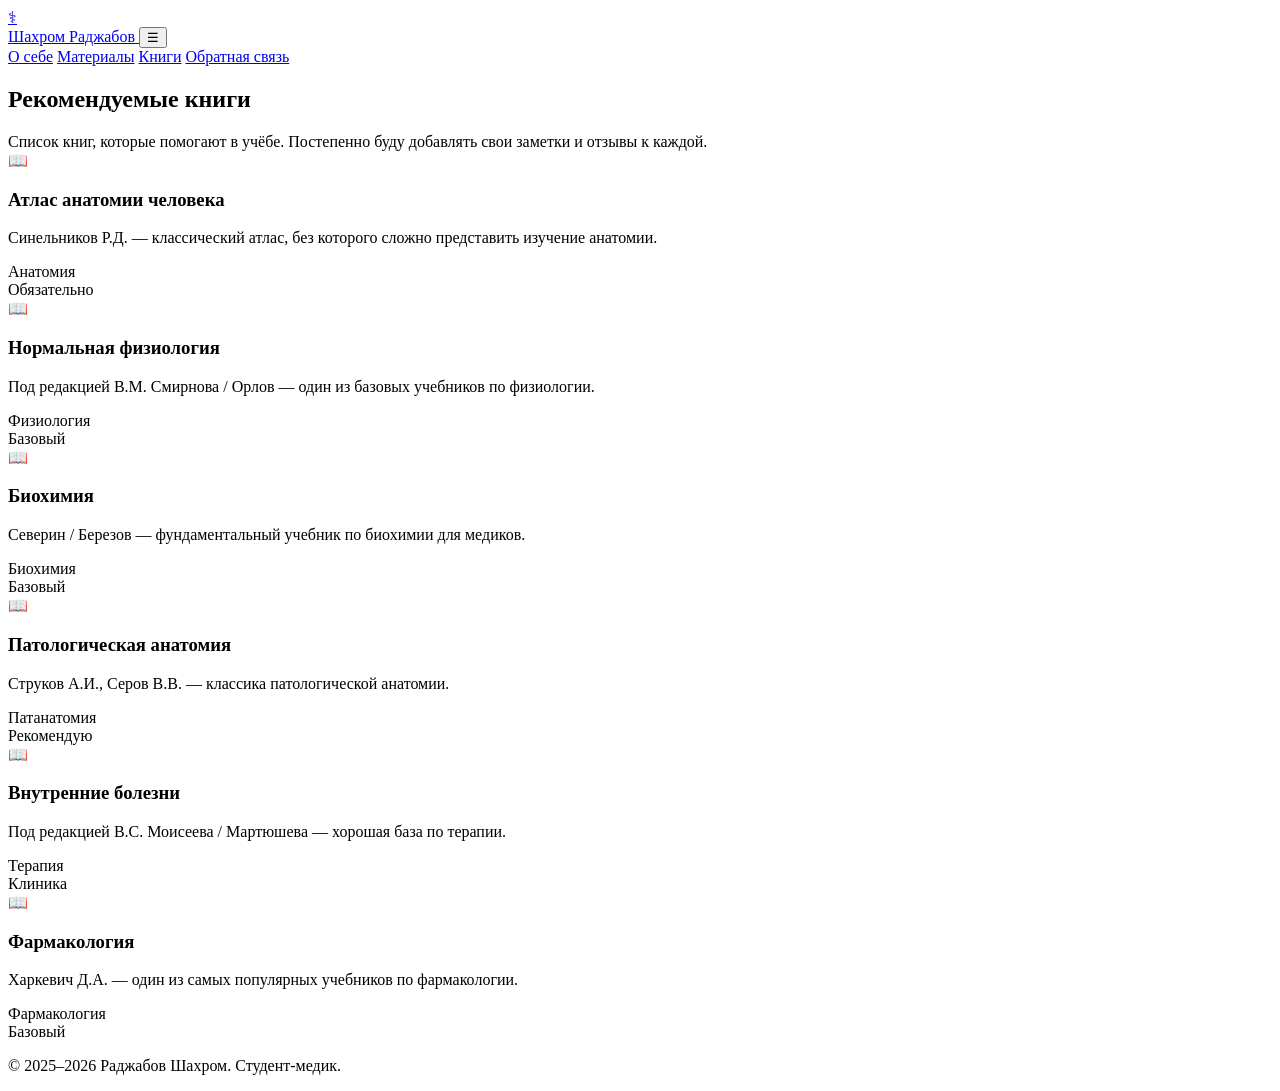
==== books.html @ 245963ad "Add files via upload" ====
<!DOCTYPE html>
<html lang="ru">
<head>
  <meta charset="UTF-8">
  <meta name="viewport" content="width=device-width, initial-scale=1.0">
  <title>Книги — Раджабов Шахром</title>
  <meta name="description" content="Рекомендуемые книги для студентов-медиков.">
  <link rel="stylesheet" href="css/style.css">
</head>
<body>

  <header class="header">
    <div class="container header-inner">
      <a href="index.html" class="logo">
        <div class="logo-icon">⚕</div>
        <span>Шахром Раджабов</span>
      </a>

      <button class="burger" id="burger" aria-label="Меню">☰</button>

      <nav class="nav" id="nav">
        <a href="index.html">О себе</a>
        <a href="materials.html">Материалы</a>
        <a href="books.html" class="active">Книги</a>
        <a href="contact.html">Обратная связь</a>
      </nav>
    </div>
  </header>

  <section class="section">
    <div class="container">
      <h2 class="section-title">Рекомендуемые книги</h2>

      <div class="empty-note">
        Список книг, которые помогают в учёбе. Постепенно буду добавлять свои заметки и отзывы к каждой.
      </div>

      <div class="grid-2">
        <div class="card item-card">
          <div class="item-icon">📖</div>
          <div>
            <h3>Атлас анатомии человека</h3>
            <p>Синельников Р.Д. — классический атлас, без которого сложно представить изучение анатомии.</p>
            <div class="item-meta">Анатомия</div>
            <span class="badge">Обязательно</span>
          </div>
        </div>

        <div class="card item-card">
          <div class="item-icon">📖</div>
          <div>
            <h3>Нормальная физиология</h3>
            <p>Под редакцией В.М. Смирнова / Орлов — один из базовых учебников по физиологии.</p>
            <div class="item-meta">Физиология</div>
            <span class="badge">Базовый</span>
          </div>
        </div>

        <div class="card item-card">
          <div class="item-icon">📖</div>
          <div>
            <h3>Биохимия</h3>
            <p>Северин / Березов — фундаментальный учебник по биохимии для медиков.</p>
            <div class="item-meta">Биохимия</div>
            <span class="badge">Базовый</span>
          </div>
        </div>

        <div class="card item-card">
          <div class="item-icon">📖</div>
          <div>
            <h3>Патологическая анатомия</h3>
            <p>Струков А.И., Серов В.В. — классика патологической анатомии.</p>
            <div class="item-meta">Патанатомия</div>
            <span class="badge">Рекомендую</span>
          </div>
        </div>

        <div class="card item-card">
          <div class="item-icon">📖</div>
          <div>
            <h3>Внутренние болезни</h3>
            <p>Под редакцией В.С. Моисеева / Мартюшева — хорошая база по терапии.</p>
            <div class="item-meta">Терапия</div>
            <span class="badge">Клиника</span>
          </div>
        </div>

        <div class="card item-card">
          <div class="item-icon">📖</div>
          <div>
            <h3>Фармакология</h3>
            <p>Харкевич Д.А. — один из самых популярных учебников по фармакологии.</p>
            <div class="item-meta">Фармакология</div>
            <span class="badge">Базовый</span>
          </div>
        </div>
      </div>
    </div>
  </section>

  <footer class="footer">
    <div class="container">
      <p>© 2025–2026 Раджабов Шахром. Студент-медик.</p>
    </div>
  </footer>

  <script src="js/main.js"></script>
</body>
</html>
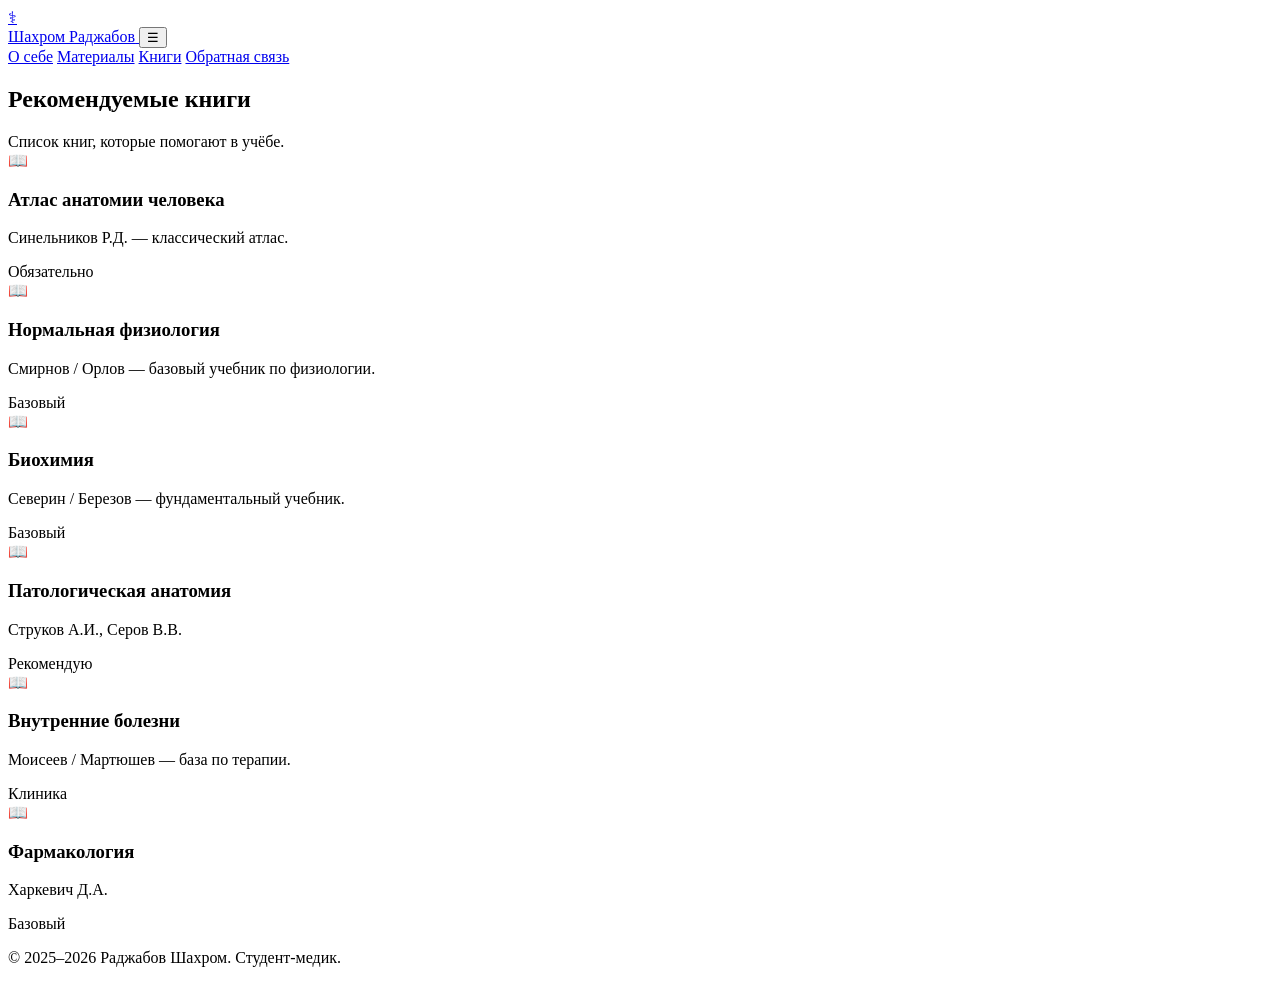
==== commit a71c37bd: "Add files via upload" ====
--- a/books.html
+++ b/books.html
@@ -4,7 +4,6 @@
   <meta charset="UTF-8">
   <meta name="viewport" content="width=device-width, initial-scale=1.0">
   <title>Книги — Раджабов Шахром</title>
-  <meta name="description" content="Рекомендуемые книги для студентов-медиков.">
   <link rel="stylesheet" href="css/style.css">
 </head>
 <body>
@@ -15,9 +14,7 @@
         <div class="logo-icon">⚕</div>
         <span>Шахром Раджабов</span>
       </a>
-
       <button class="burger" id="burger" aria-label="Меню">☰</button>
-
       <nav class="nav" id="nav">
         <a href="index.html">О себе</a>
         <a href="materials.html">Материалы</a>
@@ -30,68 +27,53 @@
   <section class="section">
     <div class="container">
       <h2 class="section-title">Рекомендуемые книги</h2>
-
-      <div class="empty-note">
-        Список книг, которые помогают в учёбе. Постепенно буду добавлять свои заметки и отзывы к каждой.
-      </div>
-
+      <div class="note">Список книг, которые помогают в учёбе.</div>
       <div class="grid-2">
         <div class="card item-card">
           <div class="item-icon">📖</div>
           <div>
             <h3>Атлас анатомии человека</h3>
-            <p>Синельников Р.Д. — классический атлас, без которого сложно представить изучение анатомии.</p>
-            <div class="item-meta">Анатомия</div>
+            <p>Синельников Р.Д. — классический атлас.</p>
             <span class="badge">Обязательно</span>
           </div>
         </div>
-
         <div class="card item-card">
           <div class="item-icon">📖</div>
           <div>
             <h3>Нормальная физиология</h3>
-            <p>Под редакцией В.М. Смирнова / Орлов — один из базовых учебников по физиологии.</p>
-            <div class="item-meta">Физиология</div>
+            <p>Смирнов / Орлов — базовый учебник по физиологии.</p>
             <span class="badge">Базовый</span>
           </div>
         </div>
-
         <div class="card item-card">
           <div class="item-icon">📖</div>
           <div>
             <h3>Биохимия</h3>
-            <p>Северин / Березов — фундаментальный учебник по биохимии для медиков.</p>
-            <div class="item-meta">Биохимия</div>
+            <p>Северин / Березов — фундаментальный учебник.</p>
             <span class="badge">Базовый</span>
           </div>
         </div>
-
         <div class="card item-card">
           <div class="item-icon">📖</div>
           <div>
             <h3>Патологическая анатомия</h3>
-            <p>Струков А.И., Серов В.В. — классика патологической анатомии.</p>
-            <div class="item-meta">Патанатомия</div>
+            <p>Струков А.И., Серов В.В.</p>
             <span class="badge">Рекомендую</span>
           </div>
         </div>
-
         <div class="card item-card">
           <div class="item-icon">📖</div>
           <div>
             <h3>Внутренние болезни</h3>
-            <p>Под редакцией В.С. Моисеева / Мартюшева — хорошая база по терапии.</p>
-            <div class="item-meta">Терапия</div>
+            <p>Моисеев / Мартюшев — база по терапии.</p>
             <span class="badge">Клиника</span>
           </div>
         </div>
-
         <div class="card item-card">
           <div class="item-icon">📖</div>
           <div>
             <h3>Фармакология</h3>
-            <p>Харкевич Д.А. — один из самых популярных учебников по фармакологии.</p>
-            <div class="item-meta">Фармакология</div>
+            <p>Харкевич Д.А.</p>
             <span class="badge">Базовый</span>
           </div>
         </div>
@@ -104,7 +86,6 @@
       <p>© 2025–2026 Раджабов Шахром. Студент-медик.</p>
     </div>
   </footer>
-
   <script src="js/main.js"></script>
 </body>
 </html>
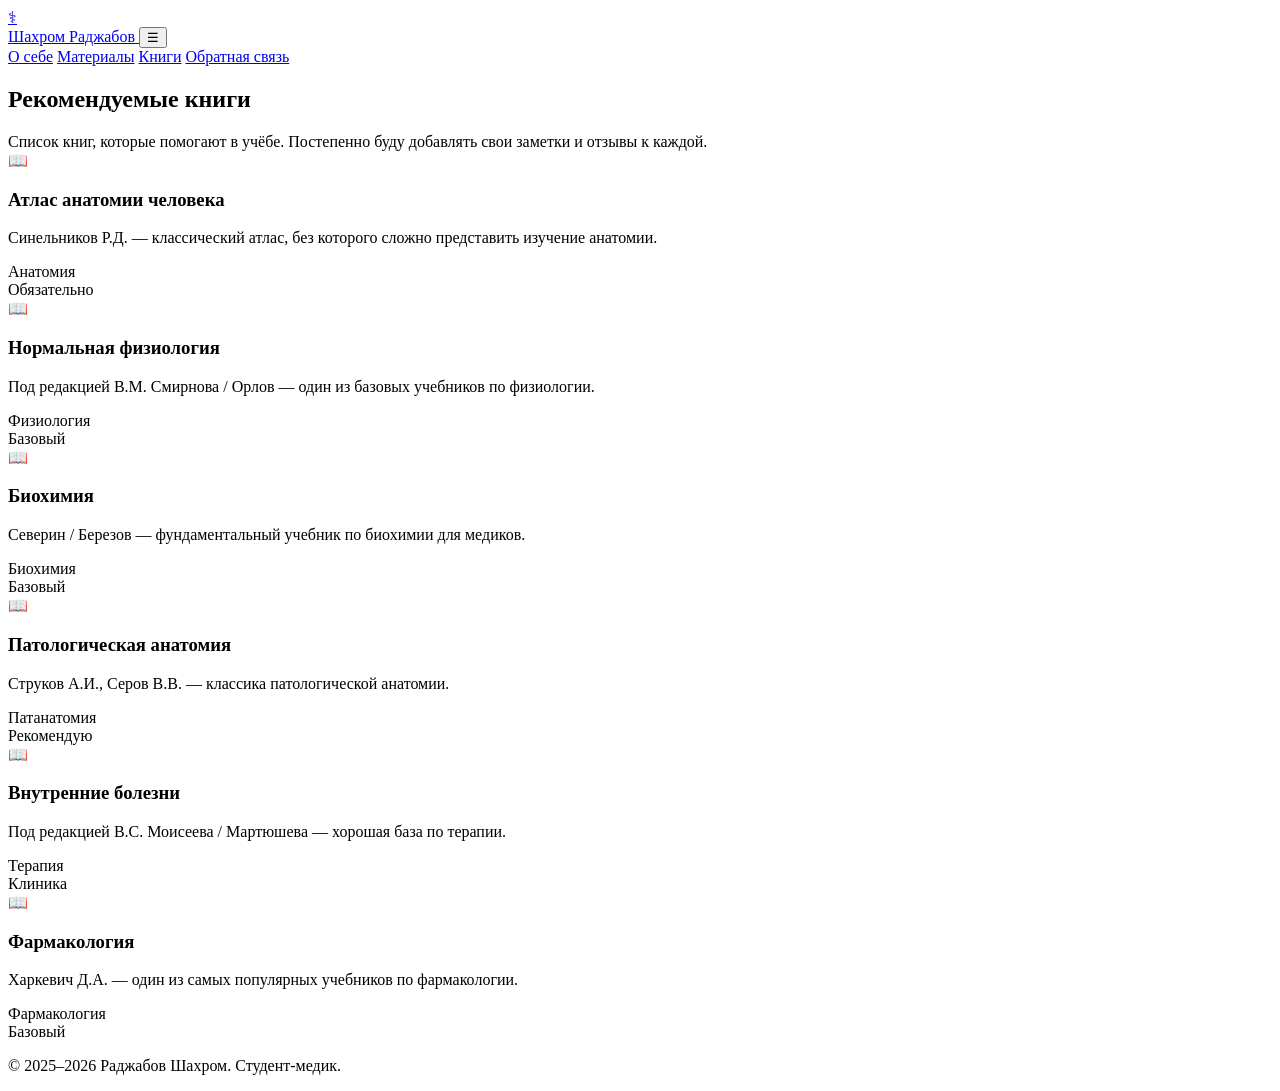
==== commit b4fa3d70: "Add files via upload" ====
--- a/books.html
+++ b/books.html
@@ -4,6 +4,7 @@
   <meta charset="UTF-8">
   <meta name="viewport" content="width=device-width, initial-scale=1.0">
   <title>Книги — Раджабов Шахром</title>
+  <meta name="description" content="Рекомендуемые книги для студентов-медиков.">
   <link rel="stylesheet" href="css/style.css">
 </head>
 <body>
@@ -14,7 +15,9 @@
         <div class="logo-icon">⚕</div>
         <span>Шахром Раджабов</span>
       </a>
+
       <button class="burger" id="burger" aria-label="Меню">☰</button>
+
       <nav class="nav" id="nav">
         <a href="index.html">О себе</a>
         <a href="materials.html">Материалы</a>
@@ -27,53 +30,68 @@
   <section class="section">
     <div class="container">
       <h2 class="section-title">Рекомендуемые книги</h2>
-      <div class="note">Список книг, которые помогают в учёбе.</div>
+
+      <div class="empty-note">
+        Список книг, которые помогают в учёбе. Постепенно буду добавлять свои заметки и отзывы к каждой.
+      </div>
+
       <div class="grid-2">
         <div class="card item-card">
           <div class="item-icon">📖</div>
           <div>
             <h3>Атлас анатомии человека</h3>
-            <p>Синельников Р.Д. — классический атлас.</p>
+            <p>Синельников Р.Д. — классический атлас, без которого сложно представить изучение анатомии.</p>
+            <div class="item-meta">Анатомия</div>
             <span class="badge">Обязательно</span>
           </div>
         </div>
+
         <div class="card item-card">
           <div class="item-icon">📖</div>
           <div>
             <h3>Нормальная физиология</h3>
-            <p>Смирнов / Орлов — базовый учебник по физиологии.</p>
+            <p>Под редакцией В.М. Смирнова / Орлов — один из базовых учебников по физиологии.</p>
+            <div class="item-meta">Физиология</div>
             <span class="badge">Базовый</span>
           </div>
         </div>
+
         <div class="card item-card">
           <div class="item-icon">📖</div>
           <div>
             <h3>Биохимия</h3>
-            <p>Северин / Березов — фундаментальный учебник.</p>
+            <p>Северин / Березов — фундаментальный учебник по биохимии для медиков.</p>
+            <div class="item-meta">Биохимия</div>
             <span class="badge">Базовый</span>
           </div>
         </div>
+
         <div class="card item-card">
           <div class="item-icon">📖</div>
           <div>
             <h3>Патологическая анатомия</h3>
-            <p>Струков А.И., Серов В.В.</p>
+            <p>Струков А.И., Серов В.В. — классика патологической анатомии.</p>
+            <div class="item-meta">Патанатомия</div>
             <span class="badge">Рекомендую</span>
           </div>
         </div>
+
         <div class="card item-card">
           <div class="item-icon">📖</div>
           <div>
             <h3>Внутренние болезни</h3>
-            <p>Моисеев / Мартюшев — база по терапии.</p>
+            <p>Под редакцией В.С. Моисеева / Мартюшева — хорошая база по терапии.</p>
+            <div class="item-meta">Терапия</div>
             <span class="badge">Клиника</span>
           </div>
         </div>
+
         <div class="card item-card">
           <div class="item-icon">📖</div>
           <div>
             <h3>Фармакология</h3>
-            <p>Харкевич Д.А.</p>
+            <p>Харкевич Д.А. — один из самых популярных учебников по фармакологии.</p>
+            <div class="item-meta">Фармакология</div>
             <span class="badge">Базовый</span>
           </div>
         </div>
@@ -86,6 +104,7 @@
       <p>© 2025–2026 Раджабов Шахром. Студент-медик.</p>
     </div>
   </footer>
+
   <script src="js/main.js"></script>
 </body>
 </html>
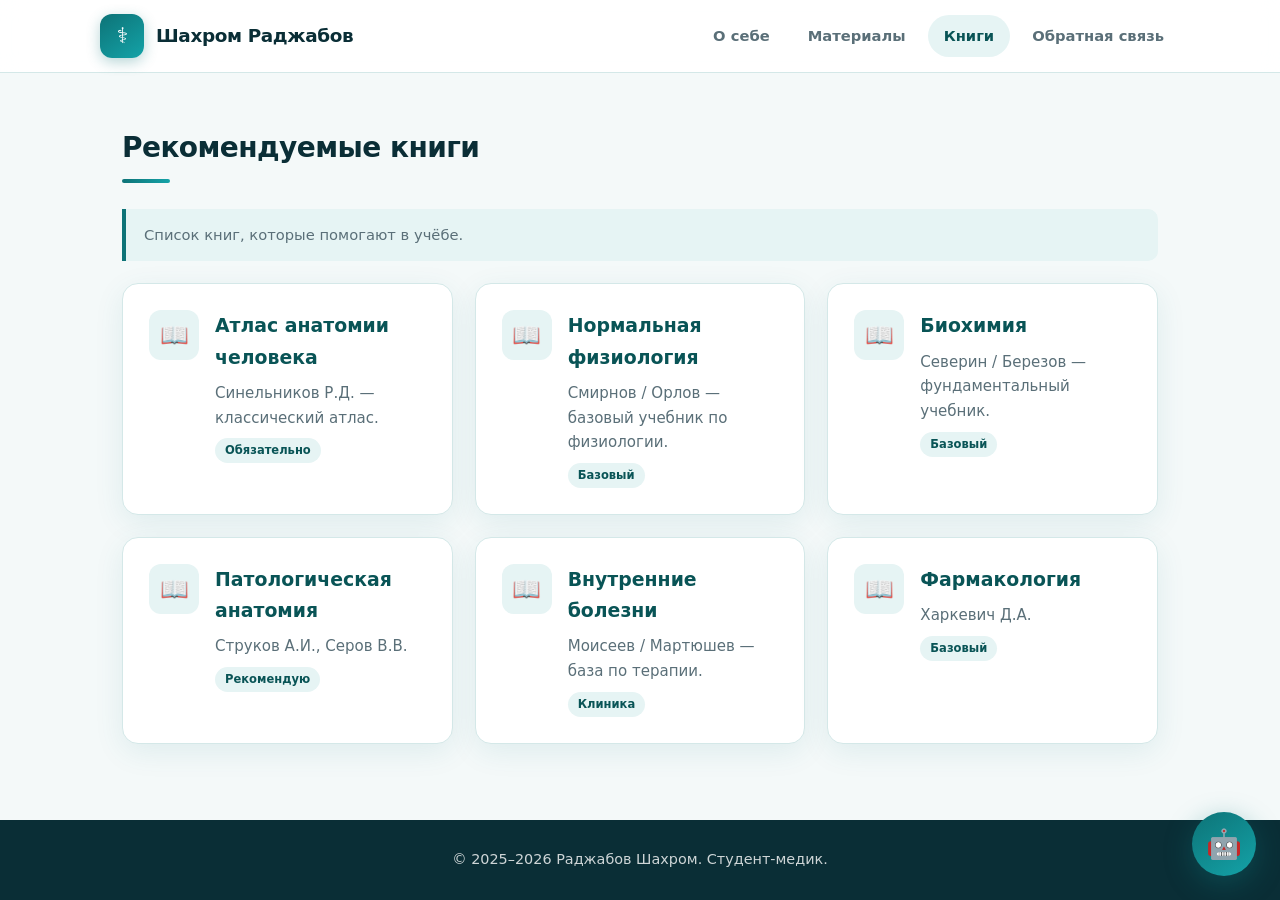
==== commit 8f4c392a: "Add files via upload" ====
--- a/books.html
+++ b/books.html
@@ -4,8 +4,735 @@
   <meta charset="UTF-8">
   <meta name="viewport" content="width=device-width, initial-scale=1.0">
   <title>Книги — Раджабов Шахром</title>
-  <meta name="description" content="Рекомендуемые книги для студентов-медиков.">
-  <link rel="stylesheet" href="css/style.css">
+  <style>
+/* ===== Современный медицинский дизайн ===== */
+@import url('https://fonts.googleapis.com/css2?family=Manrope:wght@400;500;600;700;800&family=JetBrains+Mono:wght@500&display=swap');
+
+:root {
+  --primary: #0d7377;
+  --primary-dark: #095456;
+  --primary-light: #e6f4f4;
+  --accent: #14a3a8;
+  --accent-soft: #b8e6e7;
+  --deep: #0a2e36;
+  --text: #1a2e35;
+  --text-light: #5a6f78;
+  --bg: #f4f9f9;
+  --white: #ffffff;
+  --border: #d4e8e8;
+  --shadow: 0 8px 30px rgba(13, 115, 119, 0.09);
+  --shadow-lg: 0 20px 50px rgba(13, 115, 119, 0.12);
+  --radius: 16px;
+  --radius-sm: 10px;
+}
+
+* { margin: 0; padding: 0; box-sizing: border-box; }
+
+html { scroll-behavior: smooth; }
+
+body {
+  font-family: 'Manrope', system-ui, sans-serif;
+  background: var(--bg);
+  color: var(--text);
+  line-height: 1.65;
+  min-height: 100vh;
+  display: flex;
+  flex-direction: column;
+}
+
+a { text-decoration: none; color: inherit; transition: 0.2s; }
+img { max-width: 100%; display: block; }
+
+.container {
+  width: 100%;
+  max-width: 1080px;
+  margin: 0 auto;
+  padding: 0 22px;
+}
+
+/* ===== Header ===== */
+.header {
+  background: rgba(255,255,255,0.92);
+  backdrop-filter: blur(12px);
+  -webkit-backdrop-filter: blur(12px);
+  border-bottom: 1px solid var(--border);
+  position: sticky;
+  top: 0;
+  z-index: 100;
+}
+
+.header-inner {
+  display: flex;
+  align-items: center;
+  justify-content: space-between;
+  padding: 14px 0;
+  gap: 16px;
+}
+
+.logo {
+  display: flex;
+  align-items: center;
+  gap: 12px;
+  font-weight: 800;
+  font-size: 1.15rem;
+  color: var(--deep);
+  letter-spacing: -0.02em;
+}
+
+.logo-icon {
+  width: 44px;
+  height: 44px;
+  background: linear-gradient(145deg, var(--primary), var(--accent));
+  border-radius: 12px;
+  display: flex;
+  align-items: center;
+  justify-content: center;
+  color: white;
+  font-size: 1.35rem;
+  box-shadow: 0 4px 14px rgba(13,115,119,0.3);
+}
+
+.nav {
+  display: flex;
+  gap: 6px;
+  flex-wrap: wrap;
+}
+
+.nav a {
+  padding: 9px 16px;
+  border-radius: 999px;
+  font-weight: 600;
+  font-size: 0.92rem;
+  color: var(--text-light);
+}
+
+.nav a:hover,
+.nav a.active {
+  background: var(--primary-light);
+  color: var(--primary-dark);
+}
+
+.burger {
+  display: none;
+  background: none;
+  border: none;
+  font-size: 1.55rem;
+  cursor: pointer;
+  color: var(--primary);
+}
+
+/* ===== Hero ===== */
+.hero {
+  background: linear-gradient(145deg, #0a2e36 0%, #0d7377 55%, #14a3a8 100%);
+  color: white;
+  padding: 72px 0 64px;
+  text-align: center;
+  position: relative;
+  overflow: hidden;
+}
+
+.hero::before {
+  content: '';
+  position: absolute;
+  inset: 0;
+  background: 
+    radial-gradient(circle at 20% 80%, rgba(20,163,168,0.25) 0%, transparent 40%),
+    radial-gradient(circle at 80% 20%, rgba(255,255,255,0.08) 0%, transparent 35%);
+  pointer-events: none;
+}
+
+.hero h1 {
+  font-size: 2.55rem;
+  margin-bottom: 10px;
+  font-weight: 800;
+  letter-spacing: -0.03em;
+  position: relative;
+}
+
+.hero .subtitle {
+  font-size: 1.2rem;
+  opacity: 0.95;
+  margin-bottom: 8px;
+  font-weight: 500;
+  position: relative;
+}
+
+.hero .tagline {
+  font-size: 1rem;
+  opacity: 0.8;
+  max-width: 480px;
+  margin: 12px auto 0;
+  position: relative;
+}
+
+/* ===== Sections ===== */
+.section {
+  padding: 52px 0;
+}
+
+.section-title {
+  font-size: 1.75rem;
+  color: var(--deep);
+  margin-bottom: 26px;
+  font-weight: 800;
+  letter-spacing: -0.02em;
+  position: relative;
+  padding-bottom: 12px;
+}
+
+.section-title::after {
+  content: '';
+  position: absolute;
+  left: 0;
+  bottom: 0;
+  width: 48px;
+  height: 4px;
+  background: linear-gradient(90deg, var(--primary), var(--accent));
+  border-radius: 4px;
+}
+
+/* ===== Cards ===== */
+.card {
+  background: var(--white);
+  border-radius: var(--radius);
+  padding: 26px;
+  box-shadow: var(--shadow);
+  border: 1px solid var(--border);
+  height: 100%;
+  transition: transform 0.25s, box-shadow 0.25s;
+}
+
+.card:hover {
+  transform: translateY(-5px);
+  box-shadow: var(--shadow-lg);
+}
+
+.card h3 {
+  color: var(--primary-dark);
+  margin-bottom: 8px;
+  font-size: 1.18rem;
+  font-weight: 700;
+}
+
+.card p {
+  color: var(--text-light);
+  font-size: 0.94rem;
+}
+
+.grid-2 {
+  display: grid;
+  grid-template-columns: repeat(auto-fit, minmax(280px, 1fr));
+  gap: 22px;
+}
+
+.grid-3 {
+  display: grid;
+  grid-template-columns: repeat(auto-fit, minmax(240px, 1fr));
+  gap: 20px;
+}
+
+/* ===== About ===== */
+.about-content {
+  display: grid;
+  grid-template-columns: 1fr 1.5fr;
+  gap: 40px;
+  align-items: start;
+}
+
+.about-photo {
+  background: linear-gradient(145deg, var(--primary-light), var(--accent-soft));
+  border-radius: var(--radius);
+  aspect-ratio: 1;
+  display: flex;
+  align-items: center;
+  justify-content: center;
+  font-size: 5.5rem;
+  border: 3px solid var(--border);
+  box-shadow: var(--shadow);
+}
+
+.about-text p {
+  margin-bottom: 14px;
+  color: var(--text-light);
+}
+
+.about-text strong { color: var(--text); }
+
+.info-list {
+  list-style: none;
+  margin-top: 22px;
+  background: var(--white);
+  border-radius: var(--radius-sm);
+  border: 1px solid var(--border);
+  overflow: hidden;
+}
+
+.info-list li {
+  padding: 12px 16px;
+  border-bottom: 1px solid var(--border);
+  display: flex;
+  gap: 12px;
+  align-items: center;
+}
+
+.info-list li:last-child { border-bottom: none; }
+
+.info-list .label {
+  font-weight: 700;
+  color: var(--primary);
+  min-width: 100px;
+  font-size: 0.9rem;
+}
+
+/* ===== Materials special ===== */
+.material-hero {
+  background: linear-gradient(145deg, #0a2e36, #0d7377 60%, #14a3a8);
+  color: white;
+  padding: 32px;
+  border-radius: var(--radius);
+  margin-bottom: 28px;
+  position: relative;
+  overflow: hidden;
+}
+
+.material-hero::before {
+  content: '';
+  position: absolute;
+  top: -40%;
+  right: -10%;
+  width: 280px;
+  height: 280px;
+  background: radial-gradient(circle, rgba(255,255,255,0.12) 0%, transparent 70%);
+  pointer-events: none;
+}
+
+.material-hero h3 {
+  color: white;
+  margin-bottom: 10px;
+  font-size: 1.4rem;
+  font-weight: 800;
+  position: relative;
+}
+
+.material-hero p {
+  opacity: 0.92;
+  margin-bottom: 20px;
+  line-height: 1.55;
+  position: relative;
+  max-width: 560px;
+}
+
+.btn-read {
+  display: inline-flex;
+  align-items: center;
+  gap: 10px;
+  background: white;
+  color: var(--primary-dark);
+  padding: 13px 24px;
+  border-radius: 999px;
+  font-weight: 700;
+  font-size: 0.98rem;
+  border: none;
+  cursor: pointer;
+  transition: 0.2s;
+  box-shadow: 0 4px 16px rgba(0,0,0,0.12);
+  position: relative;
+}
+
+.btn-read:hover {
+  transform: translateY(-2px);
+  box-shadow: 0 8px 24px rgba(0,0,0,0.15);
+}
+
+/* PDF Viewer Modal */
+.pdf-modal {
+  display: none;
+  position: fixed;
+  inset: 0;
+  background: rgba(10, 46, 54, 0.75);
+  z-index: 2000;
+  align-items: center;
+  justify-content: center;
+  padding: 16px;
+  backdrop-filter: blur(6px);
+}
+
+.pdf-modal.open {
+  display: flex;
+}
+
+.pdf-modal-inner {
+  background: white;
+  width: 100%;
+  max-width: 960px;
+  height: 90vh;
+  border-radius: 16px;
+  overflow: hidden;
+  display: flex;
+  flex-direction: column;
+  box-shadow: 0 25px 60px rgba(0,0,0,0.3);
+}
+
+.pdf-modal-header {
+  display: flex;
+  align-items: center;
+  justify-content: space-between;
+  padding: 12px 18px;
+  background: var(--deep);
+  color: white;
+  font-weight: 700;
+}
+
+.pdf-modal-header button {
+  background: rgba(255,255,255,0.15);
+  border: none;
+  color: white;
+  width: 36px;
+  height: 36px;
+  border-radius: 8px;
+  cursor: pointer;
+  font-size: 1.2rem;
+}
+
+.pdf-modal-body {
+  flex: 1;
+  background: #e8eef0;
+}
+
+.pdf-modal-body iframe,
+.pdf-modal-body embed {
+  width: 100%;
+  height: 100%;
+  border: none;
+}
+
+/* Search & questions */
+.search-box { margin-bottom: 20px; }
+.search-box input {
+  width: 100%;
+  max-width: 480px;
+  padding: 13px 18px;
+  border: 1.5px solid var(--border);
+  border-radius: 999px;
+  font-size: 1rem;
+  background: white;
+  font-family: inherit;
+  transition: 0.2s;
+}
+.search-box input:focus {
+  outline: none;
+  border-color: var(--primary);
+  box-shadow: 0 0 0 4px rgba(13,115,119,0.12);
+}
+
+.stats {
+  display: flex;
+  gap: 18px;
+  flex-wrap: wrap;
+  margin-bottom: 18px;
+  font-size: 0.9rem;
+  color: var(--text-light);
+}
+.stats strong { color: var(--primary); }
+
+.q-list { list-style: none; }
+.q-item {
+  background: white;
+  border: 1px solid var(--border);
+  border-radius: var(--radius-sm);
+  margin-bottom: 8px;
+  overflow: hidden;
+  transition: 0.15s;
+}
+.q-item:hover { box-shadow: var(--shadow); }
+.q-header {
+  display: flex;
+  align-items: flex-start;
+  gap: 12px;
+  padding: 13px 16px;
+  cursor: pointer;
+  user-select: none;
+}
+.q-num {
+  background: var(--primary-light);
+  color: var(--primary-dark);
+  font-weight: 800;
+  font-size: 0.8rem;
+  min-width: 34px;
+  height: 26px;
+  border-radius: 8px;
+  display: flex;
+  align-items: center;
+  justify-content: center;
+  flex-shrink: 0;
+  font-family: 'JetBrains Mono', monospace;
+}
+.q-title {
+  flex: 1;
+  font-weight: 600;
+  color: var(--text);
+  line-height: 1.4;
+  font-size: 0.95rem;
+}
+.q-toggle {
+  color: var(--text-light);
+  font-size: 0.85rem;
+  transition: transform 0.2s;
+  margin-top: 3px;
+}
+.q-item.open .q-toggle { transform: rotate(180deg); }
+.q-body {
+  display: none;
+  padding: 0 16px 14px 62px;
+  color: var(--text-light);
+  font-size: 0.9rem;
+  border-top: 1px solid var(--border);
+}
+.q-item.open .q-body {
+  display: block;
+  padding-top: 12px;
+}
+.q-body a { color: var(--primary); font-weight: 600; }
+
+.note {
+  background: var(--primary-light);
+  border-left: 4px solid var(--primary);
+  padding: 14px 18px;
+  border-radius: 0 10px 10px 0;
+  margin-bottom: 22px;
+  font-size: 0.92rem;
+  color: var(--text-light);
+}
+
+/* Item cards */
+.item-card {
+  display: flex;
+  gap: 16px;
+  align-items: flex-start;
+}
+.item-icon {
+  width: 50px;
+  height: 50px;
+  background: var(--primary-light);
+  border-radius: 12px;
+  display: flex;
+  align-items: center;
+  justify-content: center;
+  font-size: 1.45rem;
+  color: var(--primary);
+  flex-shrink: 0;
+}
+.badge {
+  display: inline-block;
+  background: var(--primary-light);
+  color: var(--primary-dark);
+  font-size: 0.72rem;
+  font-weight: 700;
+  padding: 3px 10px;
+  border-radius: 20px;
+  margin-top: 8px;
+}
+
+/* Contact form */
+.contact-form {
+  background: white;
+  padding: 30px;
+  border-radius: var(--radius);
+  box-shadow: var(--shadow);
+  border: 1px solid var(--border);
+  max-width: 560px;
+}
+.form-group { margin-bottom: 18px; }
+.form-group label {
+  display: block;
+  font-weight: 700;
+  margin-bottom: 6px;
+  color: var(--text);
+  font-size: 0.92rem;
+}
+.form-group input,
+.form-group textarea {
+  width: 100%;
+  padding: 12px 14px;
+  border: 1.5px solid var(--border);
+  border-radius: 10px;
+  font-size: 1rem;
+  font-family: inherit;
+  background: var(--bg);
+  transition: 0.2s;
+}
+.form-group input:focus,
+.form-group textarea:focus {
+  outline: none;
+  border-color: var(--primary);
+  background: white;
+}
+.form-group textarea { min-height: 130px; resize: vertical; }
+
+.btn {
+  display: inline-flex;
+  align-items: center;
+  gap: 8px;
+  background: linear-gradient(135deg, var(--primary), var(--accent));
+  color: white;
+  border: none;
+  padding: 13px 26px;
+  border-radius: 999px;
+  font-size: 1rem;
+  font-weight: 700;
+  cursor: pointer;
+  transition: 0.2s;
+  font-family: inherit;
+}
+.btn:hover {
+  transform: translateY(-2px);
+  box-shadow: 0 8px 22px rgba(13,115,119,0.3);
+}
+
+/* Footer */
+.footer {
+  background: var(--deep);
+  color: rgba(255,255,255,0.8);
+  padding: 28px 0;
+  margin-top: auto;
+  text-align: center;
+  font-size: 0.9rem;
+}
+.footer a { color: white; font-weight: 600; }
+
+/* ===== AI Chat Widget ===== */
+.ai-chat-btn {
+  position: fixed;
+  bottom: 24px;
+  right: 24px;
+  width: 64px;
+  height: 64px;
+  border-radius: 50%;
+  background: linear-gradient(145deg, var(--primary), var(--accent));
+  color: white;
+  border: none;
+  box-shadow: 0 8px 28px rgba(13, 115, 119, 0.4);
+  cursor: pointer;
+  z-index: 1500;
+  display: flex;
+  align-items: center;
+  justify-content: center;
+  font-size: 1.8rem;
+  transition: transform 0.2s, box-shadow 0.2s;
+  animation: pulse-soft 2.5s infinite;
+}
+
+@keyframes pulse-soft {
+  0%, 100% { box-shadow: 0 8px 28px rgba(13, 115, 119, 0.4); }
+  50% { box-shadow: 0 8px 36px rgba(13, 115, 119, 0.55), 0 0 0 10px rgba(13, 115, 119, 0.08); }
+}
+
+.ai-chat-btn:hover {
+  transform: scale(1.1);
+  animation: none;
+}
+
+.ai-chat-btn.open {
+  background: #5a6f78;
+  animation: none;
+}
+
+.ai-chat-panel {
+  position: fixed;
+  bottom: 100px;
+  right: 24px;
+  width: 390px;
+  max-width: calc(100vw - 28px);
+  height: 540px;
+  max-height: calc(100vh - 130px);
+  background: white;
+  border-radius: 18px;
+  box-shadow: 0 16px 50px rgba(0,0,0,0.2);
+  z-index: 1499;
+  display: none;
+  flex-direction: column;
+  overflow: hidden;
+  border: 1px solid var(--border);
+}
+
+.ai-chat-panel.open { display: flex; }
+
+.ai-chat-header {
+  background: linear-gradient(145deg, var(--deep), var(--primary));
+  color: white;
+  padding: 14px 16px;
+  display: flex;
+  align-items: center;
+  justify-content: space-between;
+  font-weight: 700;
+  font-size: 1rem;
+}
+
+.ai-chat-header button {
+  background: rgba(255,255,255,0.18);
+  border: none;
+  color: white;
+  width: 34px;
+  height: 34px;
+  border-radius: 10px;
+  cursor: pointer;
+  font-size: 1.15rem;
+  display: flex;
+  align-items: center;
+  justify-content: center;
+}
+
+.ai-chat-body {
+  flex: 1;
+  background: #f0f7f7;
+  position: relative;
+}
+
+.ai-chat-body iframe {
+  width: 100%;
+  height: 100%;
+  border: none;
+}
+
+.ai-chat-disclaimer {
+  padding: 9px 14px;
+  font-size: 0.7rem;
+  color: var(--text-light);
+  background: #eef5f5;
+  border-top: 1px solid var(--border);
+  text-align: center;
+  line-height: 1.4;
+}
+
+/* Responsive */
+@media (max-width: 768px) {
+  .burger { display: block; }
+  .nav {
+    display: none;
+    position: absolute;
+    top: 100%;
+    left: 0; right: 0;
+    background: white;
+    flex-direction: column;
+    padding: 14px;
+    box-shadow: var(--shadow);
+    border-top: 1px solid var(--border);
+  }
+  .nav.open { display: flex; }
+  .nav a { padding: 12px 16px; border-radius: 10px; }
+  .hero h1 { font-size: 1.9rem; }
+  .about-content { grid-template-columns: 1fr; }
+  .about-photo { max-width: 200px; margin: 0 auto; }
+  .section { padding: 40px 0; }
+  .ai-chat-panel {
+    right: 12px; left: 12px;
+    width: auto;
+    bottom: 92px;
+  }
+  .ai-chat-btn { right: 16px; bottom: 16px; width: 58px; height: 58px; }
+}
+
+</style>
 </head>
 <body>
 
@@ -15,9 +742,7 @@
         <div class="logo-icon">⚕</div>
         <span>Шахром Раджабов</span>
       </a>
-
       <button class="burger" id="burger" aria-label="Меню">☰</button>
-
       <nav class="nav" id="nav">
         <a href="index.html">О себе</a>
         <a href="materials.html">Материалы</a>
@@ -30,68 +755,53 @@
   <section class="section">
     <div class="container">
       <h2 class="section-title">Рекомендуемые книги</h2>
-
-      <div class="empty-note">
-        Список книг, которые помогают в учёбе. Постепенно буду добавлять свои заметки и отзывы к каждой.
-      </div>
-
+      <div class="note">Список книг, которые помогают в учёбе.</div>
       <div class="grid-2">
         <div class="card item-card">
           <div class="item-icon">📖</div>
           <div>
             <h3>Атлас анатомии человека</h3>
-            <p>Синельников Р.Д. — классический атлас, без которого сложно представить изучение анатомии.</p>
-            <div class="item-meta">Анатомия</div>
+            <p>Синельников Р.Д. — классический атлас.</p>
             <span class="badge">Обязательно</span>
           </div>
         </div>
-
         <div class="card item-card">
           <div class="item-icon">📖</div>
           <div>
             <h3>Нормальная физиология</h3>
-            <p>Под редакцией В.М. Смирнова / Орлов — один из базовых учебников по физиологии.</p>
-            <div class="item-meta">Физиология</div>
+            <p>Смирнов / Орлов — базовый учебник по физиологии.</p>
             <span class="badge">Базовый</span>
           </div>
         </div>
-
         <div class="card item-card">
           <div class="item-icon">📖</div>
           <div>
             <h3>Биохимия</h3>
-            <p>Северин / Березов — фундаментальный учебник по биохимии для медиков.</p>
-            <div class="item-meta">Биохимия</div>
+            <p>Северин / Березов — фундаментальный учебник.</p>
             <span class="badge">Базовый</span>
           </div>
         </div>
-
         <div class="card item-card">
           <div class="item-icon">📖</div>
           <div>
             <h3>Патологическая анатомия</h3>
-            <p>Струков А.И., Серов В.В. — классика патологической анатомии.</p>
-            <div class="item-meta">Патанатомия</div>
+            <p>Струков А.И., Серов В.В.</p>
             <span class="badge">Рекомендую</span>
           </div>
         </div>
-
         <div class="card item-card">
           <div class="item-icon">📖</div>
           <div>
             <h3>Внутренние болезни</h3>
-            <p>Под редакцией В.С. Моисеева / Мартюшева — хорошая база по терапии.</p>
-            <div class="item-meta">Терапия</div>
+            <p>Моисеев / Мартюшев — база по терапии.</p>
             <span class="badge">Клиника</span>
           </div>
         </div>
-
         <div class="card item-card">
           <div class="item-icon">📖</div>
           <div>
             <h3>Фармакология</h3>
-            <p>Харкевич Д.А. — один из самых популярных учебников по фармакологии.</p>
-            <div class="item-meta">Фармакология</div>
+            <p>Харкевич Д.А.</p>
             <span class="badge">Базовый</span>
           </div>
         </div>
@@ -104,7 +814,127 @@
       <p>© 2025–2026 Раджабов Шахром. Студент-медик.</p>
     </div>
   </footer>
-
-  <script src="js/main.js"></script>
+  
+<script>
+// Мобильное меню + AI + PDF viewer
+document.addEventListener('DOMContentLoaded', () => {
+  // Burger menu
+  const burger = document.getElementById('burger');
+  const nav = document.getElementById('nav');
+  if (burger && nav) {
+    burger.addEventListener('click', () => {
+      nav.classList.toggle('open');
+      burger.textContent = nav.classList.contains('open') ? '✕' : '☰';
+    });
+    nav.querySelectorAll('a').forEach(link => {
+      link.addEventListener('click', () => {
+        nav.classList.remove('open');
+        burger.textContent = '☰';
+      });
+    });
+  }
+
+  // AI Chat
+  initAIChat();
+
+  // PDF Viewer buttons
+  document.querySelectorAll('[data-open-pdf]').forEach(btn => {
+    btn.addEventListener('click', (e) => {
+      e.preventDefault();
+      openPdfViewer(btn.getAttribute('data-open-pdf'));
+    });
+  });
+});
+
+function initAIChat() {
+  // Remove existing if any
+  const oldBtn = document.getElementById('aiChatBtn');
+  const oldPanel = document.getElementById('aiChatPanel');
+  if (oldBtn) oldBtn.remove();
+  if (oldPanel) oldPanel.remove();
+
+  const btn = document.createElement('button');
+  btn.className = 'ai-chat-btn';
+  btn.id = 'aiChatBtn';
+  btn.setAttribute('aria-label', 'Открыть ИИ-помощник');
+  btn.innerHTML = '🤖';
+  document.body.appendChild(btn);
+
+  const panel = document.createElement('div');
+  panel.className = 'ai-chat-panel';
+  panel.id = 'aiChatPanel';
+  panel.innerHTML = `
+    <div class="ai-chat-header">
+      <span>🤖 ИИ-помощник</span>
+      <button id="aiChatClose" aria-label="Закрыть">✕</button>
+    </div>
+    <div class="ai-chat-body">
+      <iframe 
+        src="https://free.ai/embed/chat/" 
+        title="AI Chat"
+        allow="clipboard-write"
+        loading="lazy">
+      </iframe>
+    </div>
+    <div class="ai-chat-disclaimer">
+      Общий ИИ-помощник. Не заменяет учебники и врача.<br>
+      Для точных ответов по экзамену — откройте материалы сайта.
+    </div>
+  `;
+  document.body.appendChild(panel);
+
+  const closeBtn = document.getElementById('aiChatClose');
+
+  btn.addEventListener('click', () => {
+    const isOpen = panel.classList.toggle('open');
+    btn.classList.toggle('open', isOpen);
+    btn.innerHTML = isOpen ? '✕' : '🤖';
+  });
+
+  closeBtn.addEventListener('click', () => {
+    panel.classList.remove('open');
+    btn.classList.remove('open');
+    btn.innerHTML = '🤖';
+  });
+}
+
+// PDF Viewer
+function openPdfViewer(pdfUrl) {
+  let modal = document.getElementById('pdfModal');
+  if (!modal) {
+    modal = document.createElement('div');
+    modal.id = 'pdfModal';
+    modal.className = 'pdf-modal';
+    modal.innerHTML = `
+      <div class="pdf-modal-inner">
+        <div class="pdf-modal-header">
+          <span>Детская хирургия — вопросы 1–182</span>
+          <button id="pdfModalClose" aria-label="Закрыть">✕</button>
+        </div>
+        <div class="pdf-modal-body">
+          <iframe id="pdfFrame" src="" title="PDF Viewer"></iframe>
+        </div>
+      </div>
+    `;
+    document.body.appendChild(modal);
+
+    document.getElementById('pdfModalClose').addEventListener('click', () => {
+      modal.classList.remove('open');
+      document.getElementById('pdfFrame').src = '';
+    });
+
+    modal.addEventListener('click', (e) => {
+      if (e.target === modal) {
+        modal.classList.remove('open');
+        document.getElementById('pdfFrame').src = '';
+      }
+    });
+  }
+
+  document.getElementById('pdfFrame').src = pdfUrl + '#toolbar=1&navpanes=0';
+  modal.classList.add('open');
+}
+
+</script>
 </body>
 </html>
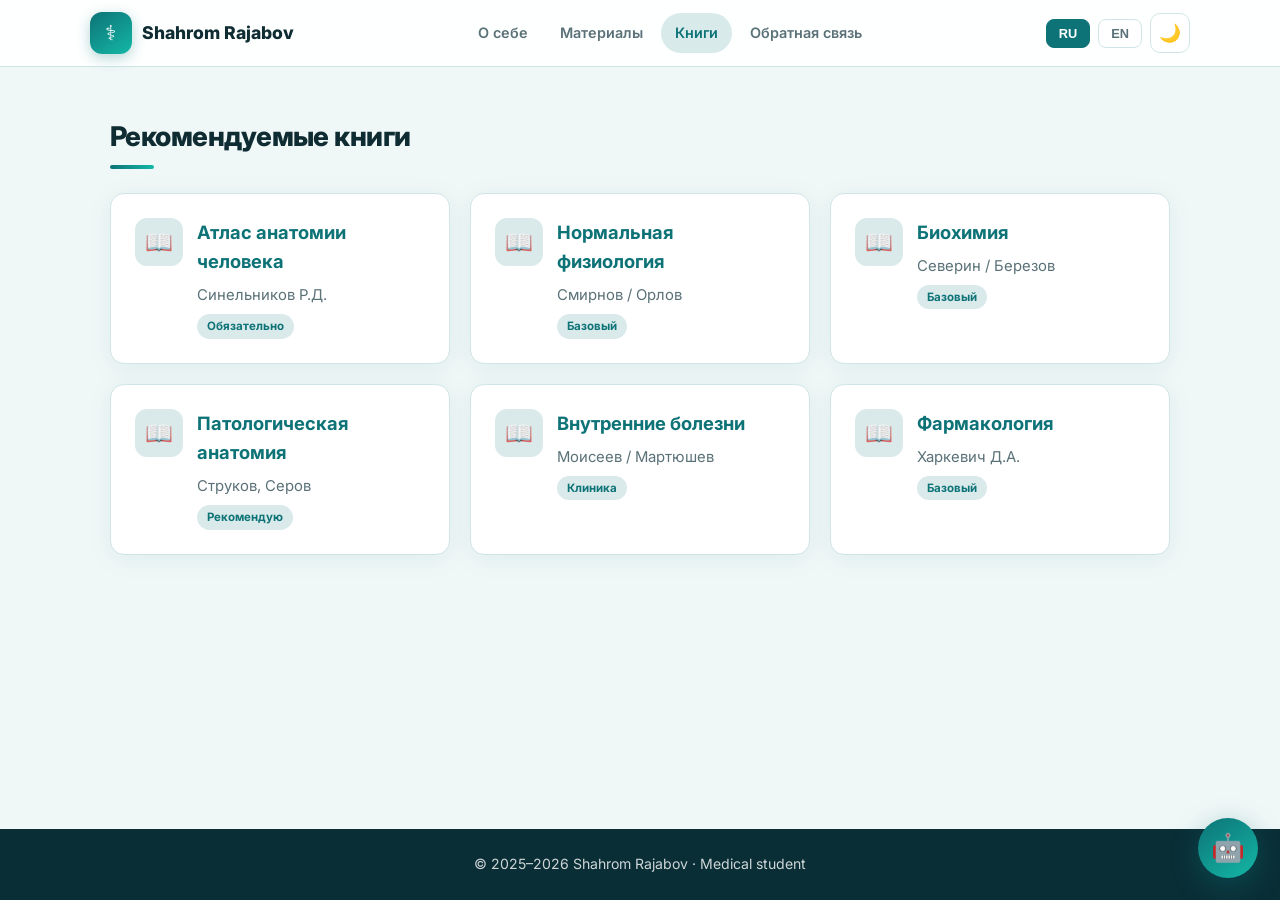
==== commit 5a691f0f: "Add files via upload" ====
--- a/books.html
+++ b/books.html
@@ -3,903 +3,548 @@
 <head>
   <meta charset="UTF-8">
   <meta name="viewport" content="width=device-width, initial-scale=1.0">
-  <title>Книги — Раджабов Шахром</title>
-  <style>
-/* ===== Современный медицинский дизайн ===== */
-@import url('https://fonts.googleapis.com/css2?family=Manrope:wght@400;500;600;700;800&family=JetBrains+Mono:wght@500&display=swap');
+  <title>Books — Shahrom Rajabov</title>
+  <style>@import url('https://fonts.googleapis.com/css2?family=Inter:wght@400;500;600;700;800&display=swap');
 
 :root {
+  --bg: #f0f7f7;
+  --bg-card: #ffffff;
+  --text: #0f2c32;
+  --text-muted: #5a7178;
   --primary: #0d7377;
-  --primary-dark: #095456;
-  --primary-light: #e6f4f4;
-  --accent: #14a3a8;
-  --accent-soft: #b8e6e7;
-  --deep: #0a2e36;
-  --text: #1a2e35;
-  --text-light: #5a6f78;
-  --bg: #f4f9f9;
-  --white: #ffffff;
-  --border: #d4e8e8;
-  --shadow: 0 8px 30px rgba(13, 115, 119, 0.09);
-  --shadow-lg: 0 20px 50px rgba(13, 115, 119, 0.12);
-  --radius: 16px;
-  --radius-sm: 10px;
+  --primary-hover: #0a5c5f;
+  --accent: #14b8a6;
+  --border: #d0e5e5;
+  --header-bg: rgba(255,255,255,0.9);
+  --shadow: 0 4px 24px rgba(13,115,119,0.08);
+  --radius: 14px;
+  --danger: #e11d48;
+}
+
+[data-theme="dark"] {
+  --bg: #0b1a1d;
+  --bg-card: #122529;
+  --text: #e6f2f2;
+  --text-muted: #8aa3a8;
+  --primary: #2dd4bf;
+  --primary-hover: #5eead4;
+  --accent: #14b8a6;
+  --border: #1e3a3f;
+  --header-bg: rgba(11,26,29,0.92);
+  --shadow: 0 4px 24px rgba(0,0,0,0.35);
 }
 
 * { margin: 0; padding: 0; box-sizing: border-box; }
-
 html { scroll-behavior: smooth; }
-
 body {
-  font-family: 'Manrope', system-ui, sans-serif;
+  font-family: 'Inter', system-ui, sans-serif;
   background: var(--bg);
   color: var(--text);
-  line-height: 1.65;
+  line-height: 1.6;
   min-height: 100vh;
   display: flex;
   flex-direction: column;
-}
-
+  transition: background 0.25s, color 0.25s;
+}
 a { text-decoration: none; color: inherit; transition: 0.2s; }
-img { max-width: 100%; display: block; }
-
-.container {
-  width: 100%;
-  max-width: 1080px;
-  margin: 0 auto;
-  padding: 0 22px;
-}
-
-/* ===== Header ===== */
+.container { width: 100%; max-width: 1100px; margin: 0 auto; padding: 0 20px; }
+
+/* Header */
 .header {
-  background: rgba(255,255,255,0.92);
-  backdrop-filter: blur(12px);
-  -webkit-backdrop-filter: blur(12px);
+  background: var(--header-bg);
+  backdrop-filter: blur(14px);
   border-bottom: 1px solid var(--border);
   position: sticky;
   top: 0;
   z-index: 100;
 }
-
 .header-inner {
   display: flex;
   align-items: center;
   justify-content: space-between;
-  padding: 14px 0;
-  gap: 16px;
-}
-
+  padding: 12px 0;
+  gap: 12px;
+}
 .logo {
   display: flex;
   align-items: center;
-  gap: 12px;
+  gap: 10px;
   font-weight: 800;
-  font-size: 1.15rem;
-  color: var(--deep);
-  letter-spacing: -0.02em;
-}
-
+  font-size: 1.1rem;
+  color: var(--text);
+}
 .logo-icon {
-  width: 44px;
-  height: 44px;
+  width: 42px; height: 42px;
   background: linear-gradient(145deg, var(--primary), var(--accent));
   border-radius: 12px;
-  display: flex;
-  align-items: center;
-  justify-content: center;
-  color: white;
-  font-size: 1.35rem;
+  display: flex; align-items: center; justify-content: center;
+  color: white; font-size: 1.3rem;
   box-shadow: 0 4px 14px rgba(13,115,119,0.3);
 }
-
-.nav {
-  display: flex;
-  gap: 6px;
-  flex-wrap: wrap;
-}
-
+.nav { display: flex; gap: 4px; flex-wrap: wrap; }
 .nav a {
-  padding: 9px 16px;
+  padding: 8px 14px;
   border-radius: 999px;
   font-weight: 600;
-  font-size: 0.92rem;
-  color: var(--text-light);
-}
-
-.nav a:hover,
-.nav a.active {
-  background: var(--primary-light);
-  color: var(--primary-dark);
-}
-
-.burger {
-  display: none;
-  background: none;
-  border: none;
-  font-size: 1.55rem;
+  font-size: 0.9rem;
+  color: var(--text-muted);
+}
+.nav a:hover, .nav a.active {
+  background: color-mix(in srgb, var(--primary) 15%, transparent);
+  color: var(--primary);
+}
+.header-actions { display: flex; align-items: center; gap: 8px; }
+.icon-btn {
+  width: 40px; height: 40px;
+  border-radius: 10px;
+  border: 1px solid var(--border);
+  background: var(--bg-card);
+  color: var(--text);
   cursor: pointer;
-  color: var(--primary);
-}
-
-/* ===== Hero ===== */
+  display: flex; align-items: center; justify-content: center;
+  font-size: 1.1rem;
+  transition: 0.2s;
+}
+.icon-btn:hover { border-color: var(--primary); color: var(--primary); }
+.lang-btn {
+  padding: 6px 12px;
+  border-radius: 8px;
+  border: 1px solid var(--border);
+  background: var(--bg-card);
+  color: var(--text-muted);
+  font-weight: 700;
+  font-size: 0.8rem;
+  cursor: pointer;
+}
+.lang-btn.active { background: var(--primary); color: white; border-color: var(--primary); }
+.burger { display: none; background: none; border: none; font-size: 1.5rem; cursor: pointer; color: var(--primary); }
+
+/* Hero */
 .hero {
-  background: linear-gradient(145deg, #0a2e36 0%, #0d7377 55%, #14a3a8 100%);
+  background: linear-gradient(145deg, #0a2e36 0%, #0d7377 50%, #14b8a6 100%);
   color: white;
-  padding: 72px 0 64px;
+  padding: 64px 0 56px;
   text-align: center;
   position: relative;
   overflow: hidden;
 }
-
-.hero::before {
-  content: '';
-  position: absolute;
-  inset: 0;
-  background: 
-    radial-gradient(circle at 20% 80%, rgba(20,163,168,0.25) 0%, transparent 40%),
-    radial-gradient(circle at 80% 20%, rgba(255,255,255,0.08) 0%, transparent 35%);
-  pointer-events: none;
-}
-
-.hero h1 {
-  font-size: 2.55rem;
-  margin-bottom: 10px;
-  font-weight: 800;
-  letter-spacing: -0.03em;
-  position: relative;
-}
-
-.hero .subtitle {
-  font-size: 1.2rem;
-  opacity: 0.95;
-  margin-bottom: 8px;
-  font-weight: 500;
-  position: relative;
-}
-
-.hero .tagline {
-  font-size: 1rem;
-  opacity: 0.8;
-  max-width: 480px;
-  margin: 12px auto 0;
-  position: relative;
-}
-
-/* ===== Sections ===== */
-.section {
-  padding: 52px 0;
-}
-
+.hero h1 { font-size: 2.4rem; font-weight: 800; margin-bottom: 8px; letter-spacing: -0.03em; }
+.hero .subtitle { font-size: 1.15rem; opacity: 0.95; font-weight: 500; }
+.hero .tagline { font-size: 0.98rem; opacity: 0.8; max-width: 460px; margin: 12px auto 0; }
+
+/* Sections */
+.section { padding: 48px 0; }
 .section-title {
-  font-size: 1.75rem;
-  color: var(--deep);
-  margin-bottom: 26px;
-  font-weight: 800;
-  letter-spacing: -0.02em;
-  position: relative;
-  padding-bottom: 12px;
-}
-
+  font-size: 1.7rem; font-weight: 800; color: var(--text);
+  margin-bottom: 24px; letter-spacing: -0.02em;
+  position: relative; padding-bottom: 10px;
+}
 .section-title::after {
-  content: '';
-  position: absolute;
-  left: 0;
-  bottom: 0;
-  width: 48px;
-  height: 4px;
+  content: ''; position: absolute; left: 0; bottom: 0;
+  width: 44px; height: 4px;
   background: linear-gradient(90deg, var(--primary), var(--accent));
   border-radius: 4px;
 }
 
-/* ===== Cards ===== */
+/* Cards */
 .card {
-  background: var(--white);
+  background: var(--bg-card);
   border-radius: var(--radius);
-  padding: 26px;
+  padding: 24px;
+  border: 1px solid var(--border);
   box-shadow: var(--shadow);
+  height: 100%;
+  transition: transform 0.2s, box-shadow 0.2s;
+}
+.card:hover { transform: translateY(-4px); box-shadow: 0 12px 32px rgba(13,115,119,0.12); }
+.card h3 { color: var(--primary); margin-bottom: 8px; font-size: 1.15rem; font-weight: 700; }
+.card p { color: var(--text-muted); font-size: 0.93rem; }
+.grid-2 { display: grid; grid-template-columns: repeat(auto-fit, minmax(280px, 1fr)); gap: 20px; }
+.grid-3 { display: grid; grid-template-columns: repeat(auto-fit, minmax(240px, 1fr)); gap: 18px; }
+
+/* About */
+.about-content { display: grid; grid-template-columns: 1fr 1.5fr; gap: 36px; align-items: start; }
+.about-photo {
+  background: linear-gradient(145deg, color-mix(in srgb, var(--primary) 20%, var(--bg)), color-mix(in srgb, var(--accent) 25%, var(--bg)));
+  border-radius: var(--radius); aspect-ratio: 1;
+  display: flex; align-items: center; justify-content: center;
+  font-size: 5rem; border: 2px solid var(--border);
+}
+.about-text p { margin-bottom: 12px; color: var(--text-muted); }
+.about-text strong { color: var(--text); }
+.info-list { list-style: none; margin-top: 18px; background: var(--bg-card); border-radius: 12px; border: 1px solid var(--border); overflow: hidden; }
+.info-list li { padding: 11px 16px; border-bottom: 1px solid var(--border); display: flex; gap: 12px; }
+.info-list li:last-child { border-bottom: none; }
+.info-list .label { font-weight: 700; color: var(--primary); min-width: 90px; font-size: 0.88rem; }
+
+/* Material hero + book viewer */
+.material-hero {
+  background: linear-gradient(145deg, #0a2e36, #0d7377 60%, #14b8a6);
+  color: white; padding: 28px; border-radius: var(--radius); margin-bottom: 24px;
+}
+.material-hero h3 { color: white; font-size: 1.35rem; font-weight: 800; margin-bottom: 8px; }
+.material-hero p { opacity: 0.92; margin-bottom: 18px; max-width: 520px; }
+.btn-read, .btn {
+  display: inline-flex; align-items: center; gap: 8px;
+  background: white; color: #0a2e36;
+  padding: 12px 22px; border-radius: 999px;
+  font-weight: 700; font-size: 0.95rem; border: none; cursor: pointer;
+  transition: 0.2s; font-family: inherit;
+}
+.btn-read:hover, .btn:hover { transform: translateY(-2px); box-shadow: 0 8px 20px rgba(0,0,0,0.15); }
+.btn-primary {
+  background: linear-gradient(135deg, var(--primary), var(--accent));
+  color: white;
+}
+
+/* Embedded book section */
+.book-viewer {
+  background: var(--bg-card);
   border: 1px solid var(--border);
-  height: 100%;
-  transition: transform 0.25s, box-shadow 0.25s;
-}
-
-.card:hover {
-  transform: translateY(-5px);
-  box-shadow: var(--shadow-lg);
-}
-
-.card h3 {
-  color: var(--primary-dark);
-  margin-bottom: 8px;
-  font-size: 1.18rem;
-  font-weight: 700;
-}
-
-.card p {
-  color: var(--text-light);
-  font-size: 0.94rem;
-}
-
-.grid-2 {
-  display: grid;
-  grid-template-columns: repeat(auto-fit, minmax(280px, 1fr));
-  gap: 22px;
-}
-
-.grid-3 {
-  display: grid;
-  grid-template-columns: repeat(auto-fit, minmax(240px, 1fr));
-  gap: 20px;
-}
-
-/* ===== About ===== */
-.about-content {
-  display: grid;
-  grid-template-columns: 1fr 1.5fr;
-  gap: 40px;
-  align-items: start;
-}
-
-.about-photo {
-  background: linear-gradient(145deg, var(--primary-light), var(--accent-soft));
   border-radius: var(--radius);
-  aspect-ratio: 1;
-  display: flex;
-  align-items: center;
-  justify-content: center;
-  font-size: 5.5rem;
-  border: 3px solid var(--border);
+  overflow: hidden;
+  margin-bottom: 28px;
   box-shadow: var(--shadow);
 }
-
-.about-text p {
-  margin-bottom: 14px;
-  color: var(--text-light);
-}
-
-.about-text strong { color: var(--text); }
-
-.info-list {
-  list-style: none;
-  margin-top: 22px;
-  background: var(--white);
-  border-radius: var(--radius-sm);
-  border: 1px solid var(--border);
-  overflow: hidden;
-}
-
-.info-list li {
-  padding: 12px 16px;
-  border-bottom: 1px solid var(--border);
-  display: flex;
-  gap: 12px;
-  align-items: center;
-}
-
-.info-list li:last-child { border-bottom: none; }
-
-.info-list .label {
-  font-weight: 700;
-  color: var(--primary);
-  min-width: 100px;
-  font-size: 0.9rem;
-}
-
-/* ===== Materials special ===== */
-.material-hero {
-  background: linear-gradient(145deg, #0a2e36, #0d7377 60%, #14a3a8);
-  color: white;
-  padding: 32px;
-  border-radius: var(--radius);
-  margin-bottom: 28px;
-  position: relative;
-  overflow: hidden;
-}
-
-.material-hero::before {
-  content: '';
-  position: absolute;
-  top: -40%;
-  right: -10%;
-  width: 280px;
-  height: 280px;
-  background: radial-gradient(circle, rgba(255,255,255,0.12) 0%, transparent 70%);
-  pointer-events: none;
-}
-
-.material-hero h3 {
-  color: white;
-  margin-bottom: 10px;
-  font-size: 1.4rem;
-  font-weight: 800;
-  position: relative;
-}
-
-.material-hero p {
-  opacity: 0.92;
-  margin-bottom: 20px;
-  line-height: 1.55;
-  position: relative;
-  max-width: 560px;
-}
-
-.btn-read {
-  display: inline-flex;
-  align-items: center;
-  gap: 10px;
-  background: white;
-  color: var(--primary-dark);
-  padding: 13px 24px;
-  border-radius: 999px;
-  font-weight: 700;
-  font-size: 0.98rem;
-  border: none;
-  cursor: pointer;
-  transition: 0.2s;
-  box-shadow: 0 4px 16px rgba(0,0,0,0.12);
-  position: relative;
-}
-
-.btn-read:hover {
-  transform: translateY(-2px);
-  box-shadow: 0 8px 24px rgba(0,0,0,0.15);
-}
-
-/* PDF Viewer Modal */
-.pdf-modal {
-  display: none;
-  position: fixed;
-  inset: 0;
-  background: rgba(10, 46, 54, 0.75);
-  z-index: 2000;
-  align-items: center;
-  justify-content: center;
-  padding: 16px;
-  backdrop-filter: blur(6px);
-}
-
-.pdf-modal.open {
-  display: flex;
-}
-
-.pdf-modal-inner {
-  background: white;
-  width: 100%;
-  max-width: 960px;
-  height: 90vh;
-  border-radius: 16px;
-  overflow: hidden;
-  display: flex;
-  flex-direction: column;
-  box-shadow: 0 25px 60px rgba(0,0,0,0.3);
-}
-
-.pdf-modal-header {
-  display: flex;
-  align-items: center;
-  justify-content: space-between;
-  padding: 12px 18px;
-  background: var(--deep);
-  color: white;
-  font-weight: 700;
-}
-
-.pdf-modal-header button {
-  background: rgba(255,255,255,0.15);
-  border: none;
-  color: white;
-  width: 36px;
-  height: 36px;
-  border-radius: 8px;
-  cursor: pointer;
-  font-size: 1.2rem;
-}
-
-.pdf-modal-body {
-  flex: 1;
+.book-viewer-header {
+  display: flex; align-items: center; justify-content: space-between;
+  padding: 12px 16px; background: var(--bg);
+  border-bottom: 1px solid var(--border); font-weight: 700;
+}
+.book-frame {
+  width: 100%; height: 70vh; min-height: 420px; border: none;
   background: #e8eef0;
 }
 
-.pdf-modal-body iframe,
-.pdf-modal-body embed {
-  width: 100%;
-  height: 100%;
-  border: none;
-}
-
 /* Search & questions */
-.search-box { margin-bottom: 20px; }
+.search-box { margin-bottom: 16px; }
 .search-box input {
-  width: 100%;
-  max-width: 480px;
-  padding: 13px 18px;
-  border: 1.5px solid var(--border);
-  border-radius: 999px;
-  font-size: 1rem;
-  background: white;
-  font-family: inherit;
-  transition: 0.2s;
-}
-.search-box input:focus {
-  outline: none;
-  border-color: var(--primary);
-  box-shadow: 0 0 0 4px rgba(13,115,119,0.12);
-}
-
-.stats {
-  display: flex;
-  gap: 18px;
-  flex-wrap: wrap;
-  margin-bottom: 18px;
-  font-size: 0.9rem;
-  color: var(--text-light);
-}
+  width: 100%; max-width: 480px; padding: 12px 16px;
+  border: 1.5px solid var(--border); border-radius: 999px;
+  font-size: 1rem; background: var(--bg-card); color: var(--text);
+  font-family: inherit; transition: 0.2s;
+}
+.search-box input:focus { outline: none; border-color: var(--primary); box-shadow: 0 0 0 3px color-mix(in srgb, var(--primary) 20%, transparent); }
+.stats { display: flex; gap: 16px; flex-wrap: wrap; margin-bottom: 14px; font-size: 0.88rem; color: var(--text-muted); }
 .stats strong { color: var(--primary); }
 
 .q-list { list-style: none; }
 .q-item {
-  background: white;
-  border: 1px solid var(--border);
-  border-radius: var(--radius-sm);
-  margin-bottom: 8px;
-  overflow: hidden;
-  transition: 0.15s;
+  background: var(--bg-card); border: 1px solid var(--border);
+  border-radius: 12px; margin-bottom: 8px; overflow: hidden; transition: 0.15s;
 }
 .q-item:hover { box-shadow: var(--shadow); }
 .q-header {
-  display: flex;
-  align-items: flex-start;
-  gap: 12px;
-  padding: 13px 16px;
-  cursor: pointer;
-  user-select: none;
+  display: flex; align-items: flex-start; gap: 12px;
+  padding: 13px 15px; cursor: pointer; user-select: none;
 }
 .q-num {
-  background: var(--primary-light);
-  color: var(--primary-dark);
-  font-weight: 800;
-  font-size: 0.8rem;
-  min-width: 34px;
-  height: 26px;
-  border-radius: 8px;
-  display: flex;
-  align-items: center;
-  justify-content: center;
-  flex-shrink: 0;
-  font-family: 'JetBrains Mono', monospace;
-}
-.q-title {
-  flex: 1;
-  font-weight: 600;
-  color: var(--text);
-  line-height: 1.4;
-  font-size: 0.95rem;
-}
-.q-toggle {
-  color: var(--text-light);
-  font-size: 0.85rem;
-  transition: transform 0.2s;
-  margin-top: 3px;
-}
+  background: color-mix(in srgb, var(--primary) 15%, transparent);
+  color: var(--primary); font-weight: 800; font-size: 0.78rem;
+  min-width: 32px; height: 26px; border-radius: 8px;
+  display: flex; align-items: center; justify-content: center; flex-shrink: 0;
+}
+.q-title { flex: 1; font-weight: 600; font-size: 0.94rem; line-height: 1.4; }
+.q-toggle { color: var(--text-muted); font-size: 0.85rem; transition: 0.2s; }
 .q-item.open .q-toggle { transform: rotate(180deg); }
 .q-body {
-  display: none;
-  padding: 0 16px 14px 62px;
-  color: var(--text-light);
-  font-size: 0.9rem;
+  display: none; padding: 12px 16px 16px;
   border-top: 1px solid var(--border);
-}
-.q-item.open .q-body {
-  display: block;
-  padding-top: 12px;
-}
-.q-body a { color: var(--primary); font-weight: 600; }
+  max-height: 65vh; overflow-y: auto;
+  font-size: 0.92rem; line-height: 1.55; background: color-mix(in srgb, var(--primary) 4%, var(--bg));
+}
+.q-item.open .q-body { display: block; }
+.q-body p { margin-bottom: 8px; }
+.q-body h4 { margin: 12px 0 6px; color: var(--primary); }
 
 .note {
-  background: var(--primary-light);
+  background: color-mix(in srgb, var(--primary) 12%, transparent);
   border-left: 4px solid var(--primary);
-  padding: 14px 18px;
-  border-radius: 0 10px 10px 0;
-  margin-bottom: 22px;
-  font-size: 0.92rem;
-  color: var(--text-light);
-}
-
-/* Item cards */
-.item-card {
-  display: flex;
-  gap: 16px;
-  align-items: flex-start;
-}
+  padding: 12px 16px; border-radius: 0 10px 10px 0;
+  margin-bottom: 18px; font-size: 0.9rem; color: var(--text-muted);
+}
+
+.item-card { display: flex; gap: 14px; align-items: flex-start; }
 .item-icon {
-  width: 50px;
-  height: 50px;
-  background: var(--primary-light);
-  border-radius: 12px;
-  display: flex;
-  align-items: center;
-  justify-content: center;
-  font-size: 1.45rem;
-  color: var(--primary);
-  flex-shrink: 0;
+  width: 48px; height: 48px;
+  background: color-mix(in srgb, var(--primary) 15%, transparent);
+  border-radius: 12px; display: flex; align-items: center; justify-content: center;
+  font-size: 1.4rem; flex-shrink: 0;
 }
 .badge {
   display: inline-block;
-  background: var(--primary-light);
-  color: var(--primary-dark);
-  font-size: 0.72rem;
-  font-weight: 700;
-  padding: 3px 10px;
-  border-radius: 20px;
-  margin-top: 8px;
-}
-
-/* Contact form */
+  background: color-mix(in srgb, var(--primary) 15%, transparent);
+  color: var(--primary); font-size: 0.72rem; font-weight: 700;
+  padding: 3px 10px; border-radius: 20px; margin-top: 6px;
+}
+
+/* Contact */
 .contact-form {
-  background: white;
-  padding: 30px;
-  border-radius: var(--radius);
-  box-shadow: var(--shadow);
-  border: 1px solid var(--border);
-  max-width: 560px;
-}
-.form-group { margin-bottom: 18px; }
-.form-group label {
-  display: block;
-  font-weight: 700;
-  margin-bottom: 6px;
-  color: var(--text);
-  font-size: 0.92rem;
-}
-.form-group input,
-.form-group textarea {
-  width: 100%;
-  padding: 12px 14px;
-  border: 1.5px solid var(--border);
-  border-radius: 10px;
-  font-size: 1rem;
-  font-family: inherit;
-  background: var(--bg);
-  transition: 0.2s;
-}
-.form-group input:focus,
-.form-group textarea:focus {
-  outline: none;
-  border-color: var(--primary);
-  background: white;
-}
-.form-group textarea { min-height: 130px; resize: vertical; }
-
-.btn {
-  display: inline-flex;
-  align-items: center;
-  gap: 8px;
-  background: linear-gradient(135deg, var(--primary), var(--accent));
-  color: white;
-  border: none;
-  padding: 13px 26px;
-  border-radius: 999px;
-  font-size: 1rem;
-  font-weight: 700;
-  cursor: pointer;
-  transition: 0.2s;
-  font-family: inherit;
-}
-.btn:hover {
-  transform: translateY(-2px);
-  box-shadow: 0 8px 22px rgba(13,115,119,0.3);
-}
+  background: var(--bg-card); padding: 28px; border-radius: var(--radius);
+  border: 1px solid var(--border); box-shadow: var(--shadow); max-width: 520px;
+}
+.form-group { margin-bottom: 16px; }
+.form-group label { display: block; font-weight: 700; margin-bottom: 5px; font-size: 0.9rem; }
+.form-group input, .form-group textarea {
+  width: 100%; padding: 11px 14px; border: 1.5px solid var(--border);
+  border-radius: 10px; font-size: 1rem; font-family: inherit;
+  background: var(--bg); color: var(--text); transition: 0.2s;
+}
+.form-group input:focus, .form-group textarea:focus {
+  outline: none; border-color: var(--primary);
+}
+.form-group textarea { min-height: 120px; resize: vertical; }
 
 /* Footer */
 .footer {
-  background: var(--deep);
-  color: rgba(255,255,255,0.8);
-  padding: 28px 0;
-  margin-top: auto;
-  text-align: center;
-  font-size: 0.9rem;
-}
-.footer a { color: white; font-weight: 600; }
-
-/* ===== AI Chat Widget ===== */
+  background: #0a2e36; color: rgba(255,255,255,0.8);
+  padding: 24px 0; margin-top: auto; text-align: center; font-size: 0.88rem;
+}
+
+/* AI Widget */
 .ai-chat-btn {
-  position: fixed;
-  bottom: 24px;
-  right: 24px;
-  width: 64px;
-  height: 64px;
-  border-radius: 50%;
+  position: fixed; bottom: 22px; right: 22px;
+  width: 60px; height: 60px; border-radius: 50%;
   background: linear-gradient(145deg, var(--primary), var(--accent));
-  color: white;
-  border: none;
-  box-shadow: 0 8px 28px rgba(13, 115, 119, 0.4);
-  cursor: pointer;
-  z-index: 1500;
-  display: flex;
-  align-items: center;
-  justify-content: center;
-  font-size: 1.8rem;
-  transition: transform 0.2s, box-shadow 0.2s;
-  animation: pulse-soft 2.5s infinite;
-}
-
-@keyframes pulse-soft {
-  0%, 100% { box-shadow: 0 8px 28px rgba(13, 115, 119, 0.4); }
-  50% { box-shadow: 0 8px 36px rgba(13, 115, 119, 0.55), 0 0 0 10px rgba(13, 115, 119, 0.08); }
-}
-
-.ai-chat-btn:hover {
-  transform: scale(1.1);
-  animation: none;
-}
-
-.ai-chat-btn.open {
-  background: #5a6f78;
-  animation: none;
-}
-
+  color: white; border: none;
+  box-shadow: 0 8px 28px rgba(13,115,119,0.4);
+  cursor: pointer; z-index: 1500;
+  display: flex; align-items: center; justify-content: center;
+  font-size: 1.7rem; transition: 0.2s;
+}
+.ai-chat-btn:hover { transform: scale(1.08); }
+.ai-chat-btn.open { background: #64748b; }
 .ai-chat-panel {
-  position: fixed;
-  bottom: 100px;
-  right: 24px;
-  width: 390px;
-  max-width: calc(100vw - 28px);
-  height: 540px;
-  max-height: calc(100vh - 130px);
-  background: white;
-  border-radius: 18px;
-  box-shadow: 0 16px 50px rgba(0,0,0,0.2);
-  z-index: 1499;
-  display: none;
-  flex-direction: column;
-  overflow: hidden;
-  border: 1px solid var(--border);
-}
-
+  position: fixed; bottom: 94px; right: 22px;
+  width: 380px; max-width: calc(100vw - 24px);
+  height: 520px; max-height: calc(100vh - 120px);
+  background: var(--bg-card); border-radius: 16px;
+  box-shadow: 0 16px 48px rgba(0,0,0,0.2);
+  z-index: 1499; display: none; flex-direction: column;
+  overflow: hidden; border: 1px solid var(--border);
+}
 .ai-chat-panel.open { display: flex; }
-
 .ai-chat-header {
-  background: linear-gradient(145deg, var(--deep), var(--primary));
-  color: white;
-  padding: 14px 16px;
-  display: flex;
-  align-items: center;
-  justify-content: space-between;
+  background: linear-gradient(145deg, #0a2e36, var(--primary));
+  color: white; padding: 13px 15px;
+  display: flex; align-items: center; justify-content: space-between;
   font-weight: 700;
-  font-size: 1rem;
-}
-
+}
 .ai-chat-header button {
-  background: rgba(255,255,255,0.18);
-  border: none;
-  color: white;
-  width: 34px;
-  height: 34px;
-  border-radius: 10px;
-  cursor: pointer;
-  font-size: 1.15rem;
-  display: flex;
-  align-items: center;
-  justify-content: center;
-}
-
-.ai-chat-body {
-  flex: 1;
-  background: #f0f7f7;
-  position: relative;
-}
-
-.ai-chat-body iframe {
-  width: 100%;
-  height: 100%;
-  border: none;
-}
-
+  background: rgba(255,255,255,0.18); border: none; color: white;
+  width: 32px; height: 32px; border-radius: 8px; cursor: pointer; font-size: 1.1rem;
+}
+.ai-chat-body { flex: 1; overflow-y: auto; padding: 14px; background: var(--bg); }
 .ai-chat-disclaimer {
-  padding: 9px 14px;
-  font-size: 0.7rem;
-  color: var(--text-light);
-  background: #eef5f5;
-  border-top: 1px solid var(--border);
-  text-align: center;
-  line-height: 1.4;
-}
-
-/* Responsive */
+  padding: 8px 12px; font-size: 0.7rem; color: var(--text-muted);
+  background: var(--bg-card); border-top: 1px solid var(--border); text-align: center;
+}
+
+/* PDF Modal */
+.pdf-modal {
+  display: none; position: fixed; inset: 0;
+  background: rgba(10,46,54,0.8); z-index: 2000;
+  align-items: center; justify-content: center; padding: 12px;
+  backdrop-filter: blur(6px);
+}
+.pdf-modal.open { display: flex; }
+.pdf-modal-inner {
+  background: var(--bg-card); width: 100%; max-width: 980px;
+  height: 92vh; border-radius: 14px; overflow: hidden;
+  display: flex; flex-direction: column;
+  box-shadow: 0 24px 60px rgba(0,0,0,0.35);
+}
+.pdf-modal-header {
+  display: flex; align-items: center; justify-content: space-between;
+  padding: 11px 16px; background: #0a2e36; color: white; font-weight: 700;
+}
+.pdf-modal-header button {
+  background: rgba(255,255,255,0.15); border: none; color: white;
+  width: 34px; height: 34px; border-radius: 8px; cursor: pointer; font-size: 1.15rem;
+}
+.pdf-modal-body { flex: 1; background: #e8eef0; }
+.pdf-modal-body iframe { width: 100%; height: 100%; border: none; }
+
 @media (max-width: 768px) {
   .burger { display: block; }
   .nav {
-    display: none;
-    position: absolute;
-    top: 100%;
-    left: 0; right: 0;
-    background: white;
-    flex-direction: column;
-    padding: 14px;
-    box-shadow: var(--shadow);
-    border-top: 1px solid var(--border);
+    display: none; position: absolute; top: 100%; left: 0; right: 0;
+    background: var(--bg-card); flex-direction: column; padding: 12px;
+    box-shadow: var(--shadow); border-top: 1px solid var(--border);
   }
   .nav.open { display: flex; }
-  .nav a { padding: 12px 16px; border-radius: 10px; }
-  .hero h1 { font-size: 1.9rem; }
+  .nav a { padding: 12px 14px; border-radius: 10px; }
+  .hero h1 { font-size: 1.85rem; }
   .about-content { grid-template-columns: 1fr; }
-  .about-photo { max-width: 200px; margin: 0 auto; }
-  .section { padding: 40px 0; }
-  .ai-chat-panel {
-    right: 12px; left: 12px;
-    width: auto;
-    bottom: 92px;
-  }
-  .ai-chat-btn { right: 16px; bottom: 16px; width: 58px; height: 58px; }
-}
-
+  .about-photo { max-width: 180px; margin: 0 auto; }
+  .ai-chat-panel { right: 10px; left: 10px; width: auto; bottom: 88px; }
+  .ai-chat-btn { right: 14px; bottom: 14px; }
+  .book-frame { height: 55vh; }
+}
 </style>
 </head>
 <body>
-
   <header class="header">
     <div class="container header-inner">
       <a href="index.html" class="logo">
         <div class="logo-icon">⚕</div>
-        <span>Шахром Раджабов</span>
+        <span>Shahrom Rajabov</span>
       </a>
-      <button class="burger" id="burger" aria-label="Меню">☰</button>
+      <button class="burger" id="burger">☰</button>
       <nav class="nav" id="nav">
-        <a href="index.html">О себе</a>
-        <a href="materials.html">Материалы</a>
-        <a href="books.html" class="active">Книги</a>
-        <a href="contact.html">Обратная связь</a>
-      </nav>
+      <a href="index.html" class="" data-i18n="about">О себе</a>
+      <a href="materials.html" class="" data-i18n="materials">Материалы</a>
+      <a href="books.html" class="active" data-i18n="books">Книги</a>
+      <a href="contact.html" class="" data-i18n="contact">Обратная связь</a>
+    </nav>
+      <div class="header-actions">
+        <button class="lang-btn active" data-lang="ru">RU</button>
+        <button class="lang-btn" data-lang="en">EN</button>
+        <button class="icon-btn" id="themeBtn" title="Theme">🌙</button>
+      </div>
     </div>
   </header>
-
-  <section class="section">
-    <div class="container">
-      <h2 class="section-title">Рекомендуемые книги</h2>
-      <div class="note">Список книг, которые помогают в учёбе.</div>
-      <div class="grid-2">
-        <div class="card item-card">
-          <div class="item-icon">📖</div>
-          <div>
-            <h3>Атлас анатомии человека</h3>
-            <p>Синельников Р.Д. — классический атлас.</p>
-            <span class="badge">Обязательно</span>
-          </div>
-        </div>
-        <div class="card item-card">
-          <div class="item-icon">📖</div>
-          <div>
-            <h3>Нормальная физиология</h3>
-            <p>Смирнов / Орлов — базовый учебник по физиологии.</p>
-            <span class="badge">Базовый</span>
-          </div>
-        </div>
-        <div class="card item-card">
-          <div class="item-icon">📖</div>
-          <div>
-            <h3>Биохимия</h3>
-            <p>Северин / Березов — фундаментальный учебник.</p>
-            <span class="badge">Базовый</span>
-          </div>
-        </div>
-        <div class="card item-card">
-          <div class="item-icon">📖</div>
-          <div>
-            <h3>Патологическая анатомия</h3>
-            <p>Струков А.И., Серов В.В.</p>
-            <span class="badge">Рекомендую</span>
-          </div>
-        </div>
-        <div class="card item-card">
-          <div class="item-icon">📖</div>
-          <div>
-            <h3>Внутренние болезни</h3>
-            <p>Моисеев / Мартюшев — база по терапии.</p>
-            <span class="badge">Клиника</span>
-          </div>
-        </div>
-        <div class="card item-card">
-          <div class="item-icon">📖</div>
-          <div>
-            <h3>Фармакология</h3>
-            <p>Харкевич Д.А.</p>
-            <span class="badge">Базовый</span>
-          </div>
-        </div>
-      </div>
+  
+<section class="section">
+  <div class="container">
+    <h2 class="section-title" data-i18n="booksTitle">Рекомендуемые книги</h2>
+    <div class="grid-2">
+      <div class="card item-card"><div class="item-icon">📖</div><div><h3>Атлас анатомии человека</h3><p>Синельников Р.Д.</p><span class="badge">Обязательно</span></div></div>
+      <div class="card item-card"><div class="item-icon">📖</div><div><h3>Нормальная физиология</h3><p>Смирнов / Орлов</p><span class="badge">Базовый</span></div></div>
+      <div class="card item-card"><div class="item-icon">📖</div><div><h3>Биохимия</h3><p>Северин / Березов</p><span class="badge">Базовый</span></div></div>
+      <div class="card item-card"><div class="item-icon">📖</div><div><h3>Патологическая анатомия</h3><p>Струков, Серов</p><span class="badge">Рекомендую</span></div></div>
+      <div class="card item-card"><div class="item-icon">📖</div><div><h3>Внутренние болезни</h3><p>Моисеев / Мартюшев</p><span class="badge">Клиника</span></div></div>
+      <div class="card item-card"><div class="item-icon">📖</div><div><h3>Фармакология</h3><p>Харкевич Д.А.</p><span class="badge">Базовый</span></div></div>
     </div>
-  </section>
+  </div>
+</section>
 
   <footer class="footer">
-    <div class="container">
-      <p>© 2025–2026 Раджабов Шахром. Студент-медик.</p>
-    </div>
+    <div class="container"><p>© 2025–2026 Shahrom Rajabov · Medical student</p></div>
   </footer>
-  
-<script>
-// Мобильное меню + AI + PDF viewer
+  <script>// Theme + Language + AI + PDF
+const i18n = {
+  ru: {
+    about: "О себе", materials: "Материалы", books: "Книги", contact: "Обратная связь",
+    heroTitle: "Раджабов Шахром", heroSub: "Студент • Будущий врач",
+    heroTag: "Путь в медицину начинается с знаний, дисциплины и желания помогать людям",
+    aboutTitle: "О себе",
+    aboutP1: "Здравствуйте! Меня зовут Раджабов Шахром. Я студент медицинского университета, который стремится стать квалифицированным и внимательным врачом.",
+    aboutP2: "Медицина для меня — это не просто профессия, а призвание. Я верю, что хороший врач должен сочетать глубокие знания, эмпатию и постоянное стремление к развитию.",
+    status: "Статус", statusVal: "Студент медицинского вуза",
+    goal: "Цель", goalVal: "Стать практикующим врачом",
+    interests: "Интересы", interestsVal: "Клиническая медицина, анатомия, терапия",
+    matTitle: "Материалы для экзамена",
+    matHero: "Детская хирургия — вопросы 1–182",
+    matDesc: "Основной учебный материал. Читайте учебник прямо на сайте и ищите ответы по вопросам.",
+    openBook: "Открыть учебник",
+    searchPh: "Поиск по вопросам (атрезия, травма, пилоростеноз...)",
+    totalQ: "Всего вопросов",
+    booksTitle: "Рекомендуемые книги",
+    contactTitle: "Обратная связь",
+    send: "Отправить",
+    aiTitle: "ИИ-помощник",
+    aiLocal: "Поиск по материалам сайта",
+    aiWeb: "Спросить общий медицинский ИИ",
+    aiHint: "Введите тему или вопрос — найду в материалах. Для других медицинских вопросов откройте ChatGPT / Perplexity."
+  },
+  en: {
+    about: "About", materials: "Materials", books: "Books", contact: "Contact",
+    heroTitle: "Shahrom Rajabov", heroSub: "Student • Future Doctor",
+    heroTag: "The path to medicine begins with knowledge, discipline and the desire to help people",
+    aboutTitle: "About me",
+    aboutP1: "Hello! My name is Shahrom Rajabov. I am a medical university student who strives to become a qualified and attentive doctor.",
+    aboutP2: "Medicine for me is not just a profession, but a calling. I believe a good doctor must combine deep knowledge, empathy and continuous development.",
+    status: "Status", statusVal: "Medical university student",
+    goal: "Goal", goalVal: "Become a practicing physician",
+    interests: "Interests", interestsVal: "Clinical medicine, anatomy, therapy",
+    matTitle: "Exam materials",
+    matHero: "Pediatric Surgery — questions 1–182",
+    matDesc: "Main study material. Read the textbook on the site and search answers by question.",
+    openBook: "Open textbook",
+    searchPh: "Search questions (atresia, trauma, pyloric stenosis...)",
+    totalQ: "Total questions",
+    booksTitle: "Recommended books",
+    contactTitle: "Feedback",
+    send: "Send",
+    aiTitle: "AI Assistant",
+    aiLocal: "Search site materials",
+    aiWeb: "Ask general medical AI",
+    aiHint: "Enter a topic — I will search the materials. For other medical questions open ChatGPT / Perplexity."
+  }
+};
+
+let currentLang = localStorage.getItem('lang') || 'ru';
+let currentTheme = localStorage.getItem('theme') || 'light';
+
 document.addEventListener('DOMContentLoaded', () => {
-  // Burger menu
+  document.documentElement.setAttribute('data-theme', currentTheme);
+  applyLang(currentLang);
+  initBurger();
+  initThemeBtn();
+  initLangBtn();
+  initAIChat();
+  initPdfButtons();
+});
+
+function applyLang(lang) {
+  currentLang = lang;
+  localStorage.setItem('lang', lang);
+  document.documentElement.lang = lang;
+  document.querySelectorAll('[data-i18n]').forEach(el => {
+    const key = el.getAttribute('data-i18n');
+    if (i18n[lang][key]) el.textContent = i18n[lang][key];
+  });
+  document.querySelectorAll('[data-i18n-placeholder]').forEach(el => {
+    const key = el.getAttribute('data-i18n-placeholder');
+    if (i18n[lang][key]) el.placeholder = i18n[lang][key];
+  });
+  document.querySelectorAll('.lang-btn').forEach(b => {
+    b.classList.toggle('active', b.dataset.lang === lang);
+  });
+}
+
+function initThemeBtn() {
+  const btn = document.getElementById('themeBtn');
+  if (!btn) return;
+  btn.textContent = currentTheme === 'dark' ? '☀️' : '🌙';
+  btn.addEventListener('click', () => {
+    currentTheme = currentTheme === 'dark' ? 'light' : 'dark';
+    localStorage.setItem('theme', currentTheme);
+    document.documentElement.setAttribute('data-theme', currentTheme);
+    btn.textContent = currentTheme === 'dark' ? '☀️' : '🌙';
+  });
+}
+
+function initLangBtn() {
+  document.querySelectorAll('.lang-btn').forEach(btn => {
+    btn.addEventListener('click', () => applyLang(btn.dataset.lang));
+  });
+}
+
+function initBurger() {
   const burger = document.getElementById('burger');
   const nav = document.getElementById('nav');
-  if (burger && nav) {
-    burger.addEventListener('click', () => {
-      nav.classList.toggle('open');
-      burger.textContent = nav.classList.contains('open') ? '✕' : '☰';
-    });
-    nav.querySelectorAll('a').forEach(link => {
-      link.addEventListener('click', () => {
-        nav.classList.remove('open');
-        burger.textContent = '☰';
-      });
-    });
-  }
-
-  // AI Chat
-  initAIChat();
-
-  // PDF Viewer buttons
+  if (!burger || !nav) return;
+  burger.addEventListener('click', () => {
+    nav.classList.toggle('open');
+    burger.textContent = nav.classList.contains('open') ? '✕' : '☰';
+  });
+  nav.querySelectorAll('a').forEach(a => a.addEventListener('click', () => {
+    nav.classList.remove('open'); burger.textContent = '☰';
+  }));
+}
+
+function initPdfButtons() {
   document.querySelectorAll('[data-open-pdf]').forEach(btn => {
-    btn.addEventListener('click', (e) => {
+    btn.addEventListener('click', e => {
       e.preventDefault();
       openPdfViewer(btn.getAttribute('data-open-pdf'));
     });
   });
-});
-
-function initAIChat() {
-  // Remove existing if any
-  const oldBtn = document.getElementById('aiChatBtn');
-  const oldPanel = document.getElementById('aiChatPanel');
-  if (oldBtn) oldBtn.remove();
-  if (oldPanel) oldPanel.remove();
-
-  const btn = document.createElement('button');
-  btn.className = 'ai-chat-btn';
-  btn.id = 'aiChatBtn';
-  btn.setAttribute('aria-label', 'Открыть ИИ-помощник');
-  btn.innerHTML = '🤖';
-  document.body.appendChild(btn);
-
-  const panel = document.createElement('div');
-  panel.className = 'ai-chat-panel';
-  panel.id = 'aiChatPanel';
-  panel.innerHTML = `
-    <div class="ai-chat-header">
-      <span>🤖 ИИ-помощник</span>
-      <button id="aiChatClose" aria-label="Закрыть">✕</button>
-    </div>
-    <div class="ai-chat-body">
-      <iframe 
-        src="https://free.ai/embed/chat/" 
-        title="AI Chat"
-        allow="clipboard-write"
-        loading="lazy">
-      </iframe>
-    </div>
-    <div class="ai-chat-disclaimer">
-      Общий ИИ-помощник. Не заменяет учебники и врача.<br>
-      Для точных ответов по экзамену — откройте материалы сайта.
-    </div>
-  `;
-  document.body.appendChild(panel);
-
-  const closeBtn = document.getElementById('aiChatClose');
-
-  btn.addEventListener('click', () => {
-    const isOpen = panel.classList.toggle('open');
-    btn.classList.toggle('open', isOpen);
-    btn.innerHTML = isOpen ? '✕' : '🤖';
-  });
-
-  closeBtn.addEventListener('click', () => {
-    panel.classList.remove('open');
-    btn.classList.remove('open');
-    btn.innerHTML = '🤖';
-  });
-}
-
-// PDF Viewer
-function openPdfViewer(pdfUrl) {
+}
+
+function openPdfViewer(url) {
   let modal = document.getElementById('pdfModal');
   if (!modal) {
     modal = document.createElement('div');
@@ -908,33 +553,87 @@
     modal.innerHTML = `
       <div class="pdf-modal-inner">
         <div class="pdf-modal-header">
-          <span>Детская хирургия — вопросы 1–182</span>
-          <button id="pdfModalClose" aria-label="Закрыть">✕</button>
+          <span>Pediatric Surgery / Детская хирургия</span>
+          <button id="pdfModalClose">✕</button>
         </div>
-        <div class="pdf-modal-body">
-          <iframe id="pdfFrame" src="" title="PDF Viewer"></iframe>
-        </div>
-      </div>
-    `;
+        <div class="pdf-modal-body"><iframe id="pdfFrame" src="" title="PDF"></iframe></div>
+      </div>`;
     document.body.appendChild(modal);
-
-    document.getElementById('pdfModalClose').addEventListener('click', () => {
+    document.getElementById('pdfModalClose').onclick = () => {
       modal.classList.remove('open');
       document.getElementById('pdfFrame').src = '';
-    });
-
-    modal.addEventListener('click', (e) => {
-      if (e.target === modal) {
-        modal.classList.remove('open');
-        document.getElementById('pdfFrame').src = '';
-      }
-    });
+    };
+    modal.onclick = e => { if (e.target === modal) { modal.classList.remove('open'); document.getElementById('pdfFrame').src = ''; } };
   }
-
-  document.getElementById('pdfFrame').src = pdfUrl + '#toolbar=1&navpanes=0';
+  document.getElementById('pdfFrame').src = url + '#toolbar=1';
   modal.classList.add('open');
 }
 
+function initAIChat() {
+  if (document.getElementById('aiChatBtn')) return;
+  const btn = document.createElement('button');
+  btn.className = 'ai-chat-btn'; btn.id = 'aiChatBtn'; btn.innerHTML = '🤖';
+  document.body.appendChild(btn);
+
+  const panel = document.createElement('div');
+  panel.className = 'ai-chat-panel'; panel.id = 'aiChatPanel';
+  panel.innerHTML = `
+    <div class="ai-chat-header">
+      <span data-i18n="aiTitle">ИИ-помощник</span>
+      <button id="aiChatClose">✕</button>
+    </div>
+    <div class="ai-chat-body">
+      <p style="font-weight:600;margin-bottom:10px;" data-i18n="aiLocal">Поиск по материалам сайта</p>
+      <input id="aiInput" type="text" data-i18n-placeholder="searchPh" placeholder="атрезия, травма..."
+        style="width:100%;padding:11px 14px;border:1.5px solid var(--border);border-radius:10px;background:var(--bg-card);color:var(--text);margin-bottom:10px;font-size:0.95rem;">
+      <button id="aiSearchBtn" class="btn btn-primary" style="width:100%;justify-content:center;margin-bottom:14px;">Найти</button>
+      <div id="aiResults" style="font-size:0.9rem;"></div>
+      <div style="margin-top:16px;padding-top:14px;border-top:1px solid var(--border);">
+        <p style="font-size:0.85rem;color:var(--text-muted);margin-bottom:10px;" data-i18n="aiWeb">Спросить общий медицинский ИИ</p>
+        <a href="https://chatgpt.com/" target="_blank" rel="noopener" class="btn btn-primary" style="width:100%;justify-content:center;background:#10a37f;margin-bottom:8px;">ChatGPT</a>
+        <a href="https://www.perplexity.ai/" target="_blank" rel="noopener" class="btn" style="width:100%;justify-content:center;background:var(--bg-card);border:1px solid var(--border);color:var(--text);">Perplexity (с источниками)</a>
+      </div>
+      <p style="font-size:0.78rem;color:var(--text-muted);margin-top:12px;" data-i18n="aiHint"></p>
+    </div>
+    <div class="ai-chat-disclaimer">Не заменяет врача и учебник. Проверяйте важную информацию.</div>
+  `;
+  document.body.appendChild(panel);
+
+  btn.onclick = () => {
+    const open = panel.classList.toggle('open');
+    btn.classList.toggle('open', open);
+    btn.innerHTML = open ? '✕' : '🤖';
+  };
+  document.getElementById('aiChatClose').onclick = () => {
+    panel.classList.remove('open'); btn.classList.remove('open'); btn.innerHTML = '🤖';
+  };
+
+  const doSearch = () => {
+    const q = (document.getElementById('aiInput').value || '').toLowerCase().trim();
+    const results = document.getElementById('aiResults');
+    if (!q) { results.innerHTML = '<p style="color:var(--text-muted)">Введите запрос</p>'; return; }
+    if (typeof fullQuestions === 'undefined') {
+      results.innerHTML = '<p>Откройте страницу «Материалы» для поиска по 182 вопросам.</p>';
+      return;
+    }
+    const found = fullQuestions.filter(i =>
+      i.t.toLowerCase().includes(q) || (i.a && i.a.toLowerCase().includes(q))
+    ).slice(0, 6);
+    if (!found.length) {
+      results.innerHTML = '<p>В материалах не найдено. Попробуйте ChatGPT или Perplexity ниже.</p>';
+      return;
+    }
+    results.innerHTML = found.map(i => `
+      <div style="background:var(--bg-card);border:1px solid var(--border);border-radius:10px;padding:10px;margin-bottom:8px;">
+        <div style="font-weight:700;color:var(--primary);margin-bottom:4px;">№${i.n}. ${i.t}</div>
+        <div style="font-size:0.82rem;color:var(--text-muted);max-height:60px;overflow:hidden;">${(i.a||'').replace(/<[^>]+>/g,'').slice(0,160)}...</div>
+      </div>`).join('');
+  };
+  document.getElementById('aiSearchBtn').onclick = doSearch;
+  document.getElementById('aiInput').addEventListener('keydown', e => { if (e.key === 'Enter') doSearch(); });
+  applyLang(currentLang);
+}
 </script>
+  
 </body>
-</html>
+</html>
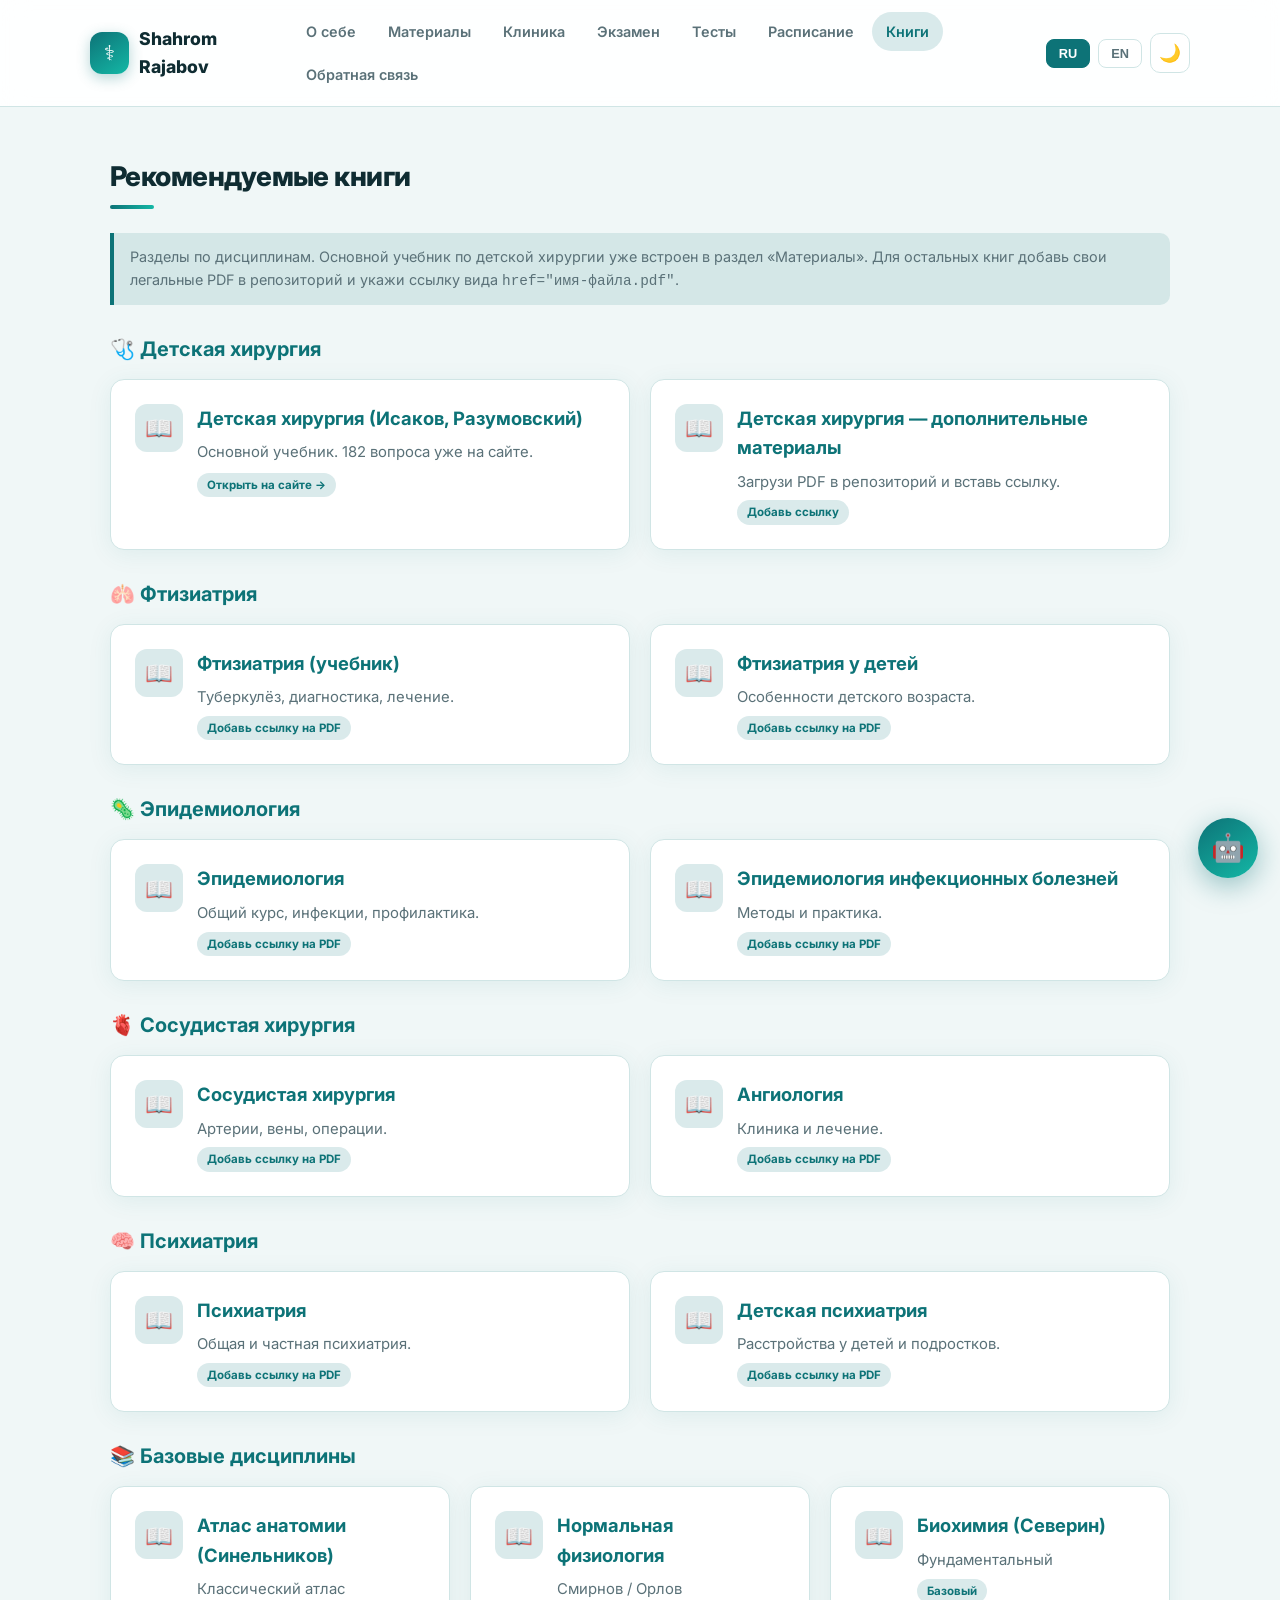
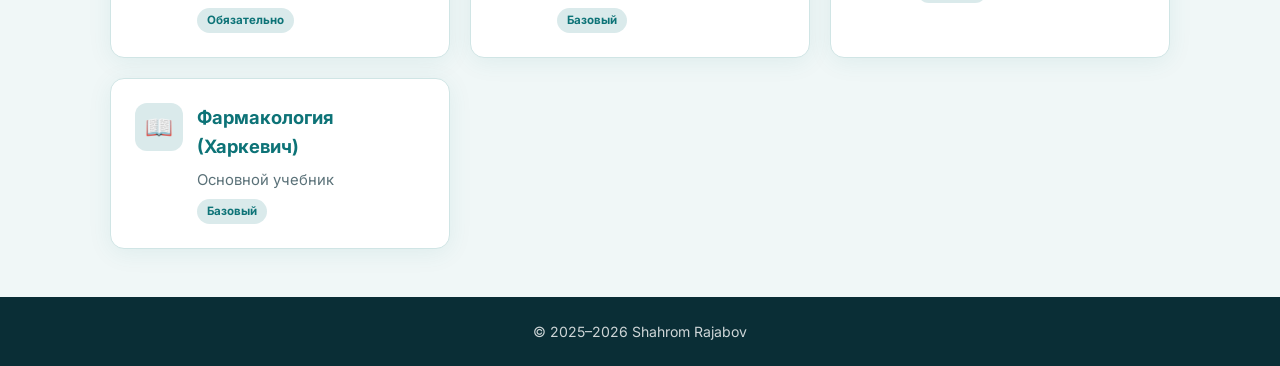
==== commit ca79fafd: "Add files via upload" ====
--- a/books.html
+++ b/books.html
@@ -392,15 +392,19 @@
       </a>
       <button class="burger" id="burger">☰</button>
       <nav class="nav" id="nav">
-      <a href="index.html" class="" data-i18n="about">О себе</a>
-      <a href="materials.html" class="" data-i18n="materials">Материалы</a>
-      <a href="books.html" class="active" data-i18n="books">Книги</a>
-      <a href="contact.html" class="" data-i18n="contact">Обратная связь</a>
-    </nav>
+        <a href="index.html" data-i18n="about">О себе</a>
+        <a href="materials.html" data-i18n="materials">Материалы</a>
+        <a href="clinical.html">Клиника</a>
+        <a href="exam.html">Экзамен</a>
+        <a href="tests.html">Тесты</a>
+        <a href="schedule.html">Расписание</a>
+        <a href="books.html" class="active" data-i18n="books">Книги</a>
+        <a href="contact.html" data-i18n="contact">Обратная связь</a>
+      </nav>
       <div class="header-actions">
         <button class="lang-btn active" data-lang="ru">RU</button>
         <button class="lang-btn" data-lang="en">EN</button>
-        <button class="icon-btn" id="themeBtn" title="Theme">🌙</button>
+        <button class="icon-btn" id="themeBtn">🌙</button>
       </div>
     </div>
   </header>
@@ -408,20 +412,122 @@
 <section class="section">
   <div class="container">
     <h2 class="section-title" data-i18n="booksTitle">Рекомендуемые книги</h2>
+    <div class="note">
+      Разделы по дисциплинам. Основной учебник по детской хирургии уже встроен в раздел «Материалы».
+      Для остальных книг добавь свои легальные PDF в репозиторий и укажи ссылку вида <code>href="имя-файла.pdf"</code>.
+    </div>
+
+    <h3 style="margin:28px 0 14px;color:var(--primary);font-size:1.25rem;">🩺 Детская хирургия</h3>
+    <div class="grid-2" style="margin-bottom:24px;">
+      <div class="card item-card">
+        <div class="item-icon">📖</div>
+        <div>
+          <h3>Детская хирургия (Исаков, Разумовский)</h3>
+          <p>Основной учебник. 182 вопроса уже на сайте.</p>
+          <a href="materials.html" class="badge" style="display:inline-block;margin-top:8px;">Открыть на сайте →</a>
+        </div>
+      </div>
+      <div class="card item-card">
+        <div class="item-icon">📖</div>
+        <div>
+          <h3>Детская хирургия — дополнительные материалы</h3>
+          <p>Загрузи PDF в репозиторий и вставь ссылку.</p>
+          <span class="badge">Добавь ссылку</span>
+        </div>
+      </div>
+    </div>
+
+    <h3 style="margin:28px 0 14px;color:var(--primary);font-size:1.25rem;">🫁 Фтизиатрия</h3>
+    <div class="grid-2" style="margin-bottom:24px;">
+      <div class="card item-card">
+        <div class="item-icon">📖</div>
+        <div>
+          <h3>Фтизиатрия (учебник)</h3>
+          <p>Туберкулёз, диагностика, лечение.</p>
+          <span class="badge">Добавь ссылку на PDF</span>
+        </div>
+      </div>
+      <div class="card item-card">
+        <div class="item-icon">📖</div>
+        <div>
+          <h3>Фтизиатрия у детей</h3>
+          <p>Особенности детского возраста.</p>
+          <span class="badge">Добавь ссылку на PDF</span>
+        </div>
+      </div>
+    </div>
+
+    <h3 style="margin:28px 0 14px;color:var(--primary);font-size:1.25rem;">🦠 Эпидемиология</h3>
+    <div class="grid-2" style="margin-bottom:24px;">
+      <div class="card item-card">
+        <div class="item-icon">📖</div>
+        <div>
+          <h3>Эпидемиология</h3>
+          <p>Общий курс, инфекции, профилактика.</p>
+          <span class="badge">Добавь ссылку на PDF</span>
+        </div>
+      </div>
+      <div class="card item-card">
+        <div class="item-icon">📖</div>
+        <div>
+          <h3>Эпидемиология инфекционных болезней</h3>
+          <p>Методы и практика.</p>
+          <span class="badge">Добавь ссылку на PDF</span>
+        </div>
+      </div>
+    </div>
+
+    <h3 style="margin:28px 0 14px;color:var(--primary);font-size:1.25rem;">🫀 Сосудистая хирургия</h3>
+    <div class="grid-2" style="margin-bottom:24px;">
+      <div class="card item-card">
+        <div class="item-icon">📖</div>
+        <div>
+          <h3>Сосудистая хирургия</h3>
+          <p>Артерии, вены, операции.</p>
+          <span class="badge">Добавь ссылку на PDF</span>
+        </div>
+      </div>
+      <div class="card item-card">
+        <div class="item-icon">📖</div>
+        <div>
+          <h3>Ангиология</h3>
+          <p>Клиника и лечение.</p>
+          <span class="badge">Добавь ссылку на PDF</span>
+        </div>
+      </div>
+    </div>
+
+    <h3 style="margin:28px 0 14px;color:var(--primary);font-size:1.25rem;">🧠 Психиатрия</h3>
+    <div class="grid-2" style="margin-bottom:24px;">
+      <div class="card item-card">
+        <div class="item-icon">📖</div>
+        <div>
+          <h3>Психиатрия</h3>
+          <p>Общая и частная психиатрия.</p>
+          <span class="badge">Добавь ссылку на PDF</span>
+        </div>
+      </div>
+      <div class="card item-card">
+        <div class="item-icon">📖</div>
+        <div>
+          <h3>Детская психиатрия</h3>
+          <p>Расстройства у детей и подростков.</p>
+          <span class="badge">Добавь ссылку на PDF</span>
+        </div>
+      </div>
+    </div>
+
+    <h3 style="margin:28px 0 14px;color:var(--primary);font-size:1.25rem;">📚 Базовые дисциплины</h3>
     <div class="grid-2">
-      <div class="card item-card"><div class="item-icon">📖</div><div><h3>Атлас анатомии человека</h3><p>Синельников Р.Д.</p><span class="badge">Обязательно</span></div></div>
+      <div class="card item-card"><div class="item-icon">📖</div><div><h3>Атлас анатомии (Синельников)</h3><p>Классический атлас</p><span class="badge">Обязательно</span></div></div>
       <div class="card item-card"><div class="item-icon">📖</div><div><h3>Нормальная физиология</h3><p>Смирнов / Орлов</p><span class="badge">Базовый</span></div></div>
-      <div class="card item-card"><div class="item-icon">📖</div><div><h3>Биохимия</h3><p>Северин / Березов</p><span class="badge">Базовый</span></div></div>
-      <div class="card item-card"><div class="item-icon">📖</div><div><h3>Патологическая анатомия</h3><p>Струков, Серов</p><span class="badge">Рекомендую</span></div></div>
-      <div class="card item-card"><div class="item-icon">📖</div><div><h3>Внутренние болезни</h3><p>Моисеев / Мартюшев</p><span class="badge">Клиника</span></div></div>
-      <div class="card item-card"><div class="item-icon">📖</div><div><h3>Фармакология</h3><p>Харкевич Д.А.</p><span class="badge">Базовый</span></div></div>
+      <div class="card item-card"><div class="item-icon">📖</div><div><h3>Биохимия (Северин)</h3><p>Фундаментальный</p><span class="badge">Базовый</span></div></div>
+      <div class="card item-card"><div class="item-icon">📖</div><div><h3>Фармакология (Харкевич)</h3><p>Основной учебник</p><span class="badge">Базовый</span></div></div>
     </div>
   </div>
 </section>
 
-  <footer class="footer">
-    <div class="container"><p>© 2025–2026 Shahrom Rajabov · Medical student</p></div>
-  </footer>
+  <footer class="footer"><div class="container"><p>© 2025–2026 Shahrom Rajabov</p></div></footer>
   <script>// Theme + Language + AI + PDF
 const i18n = {
   ru: {
@@ -634,6 +740,5 @@
   applyLang(currentLang);
 }
 </script>
-  
 </body>
 </html>
